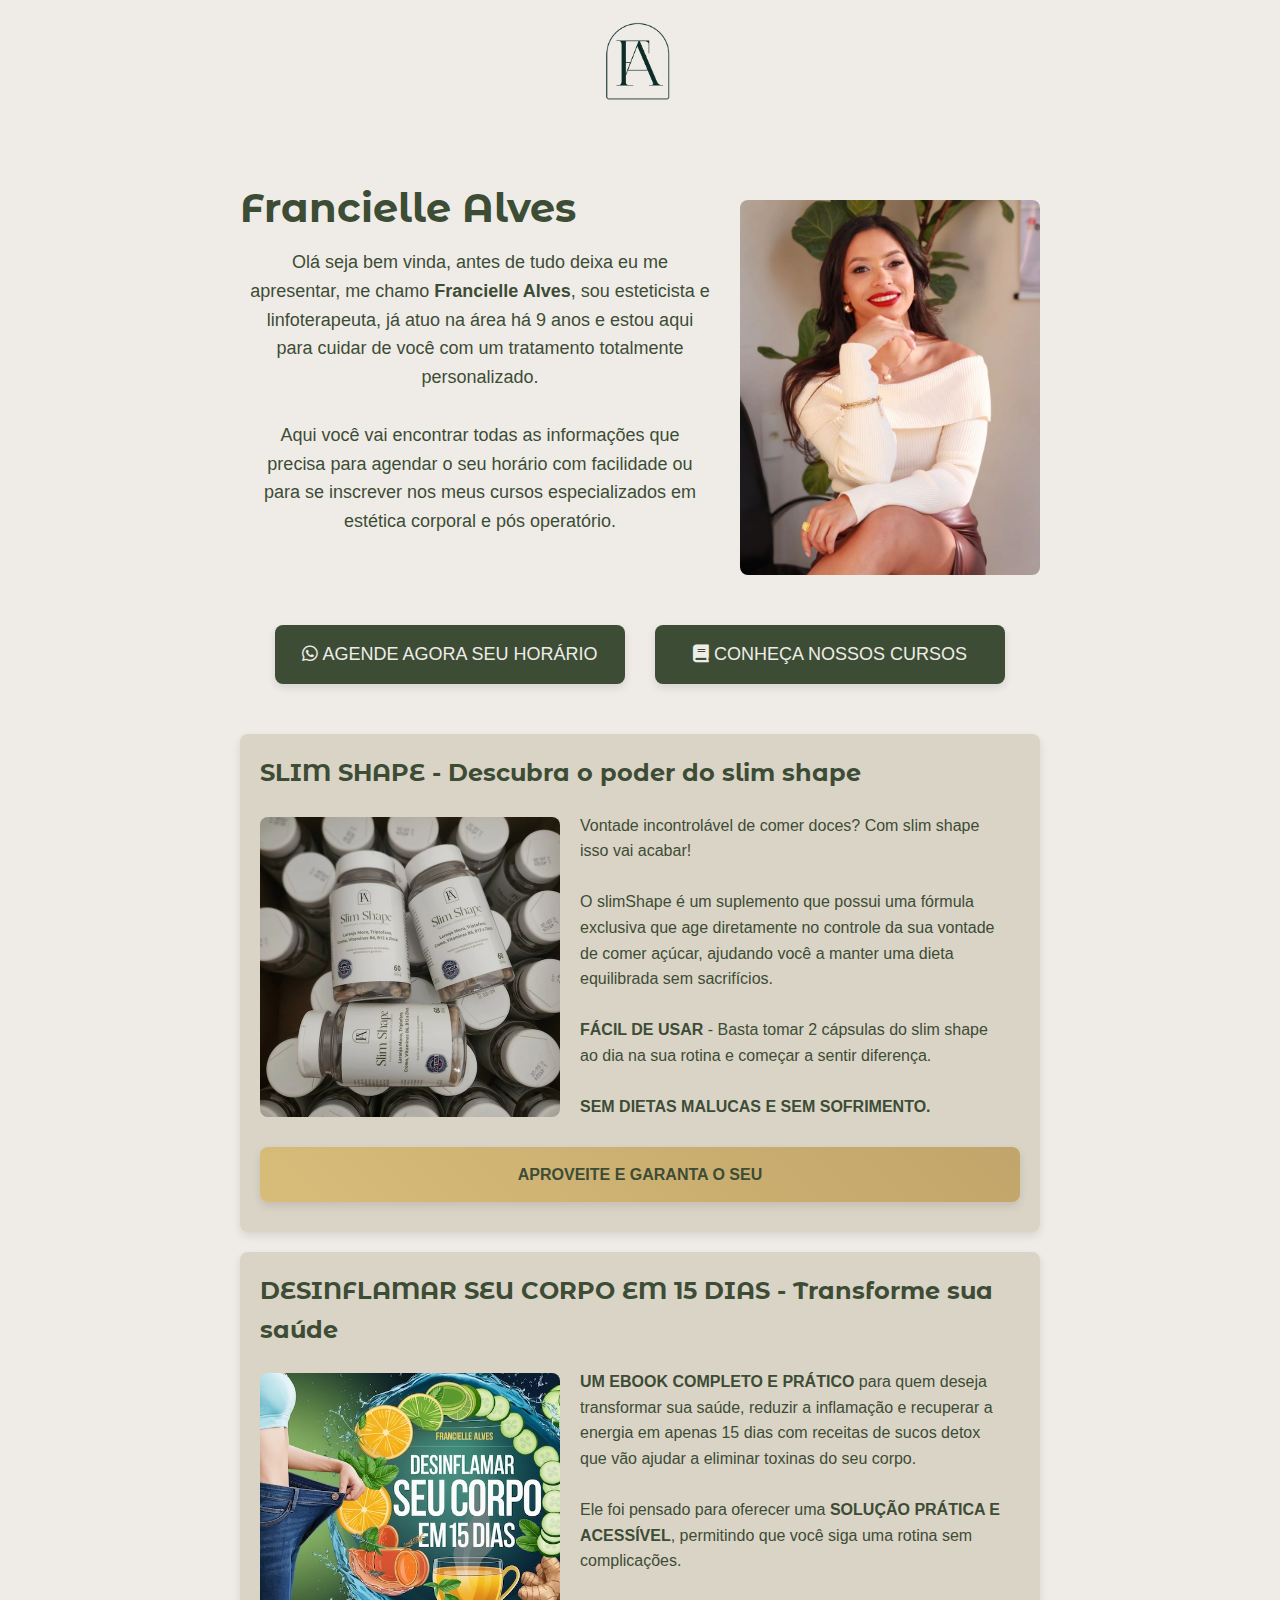
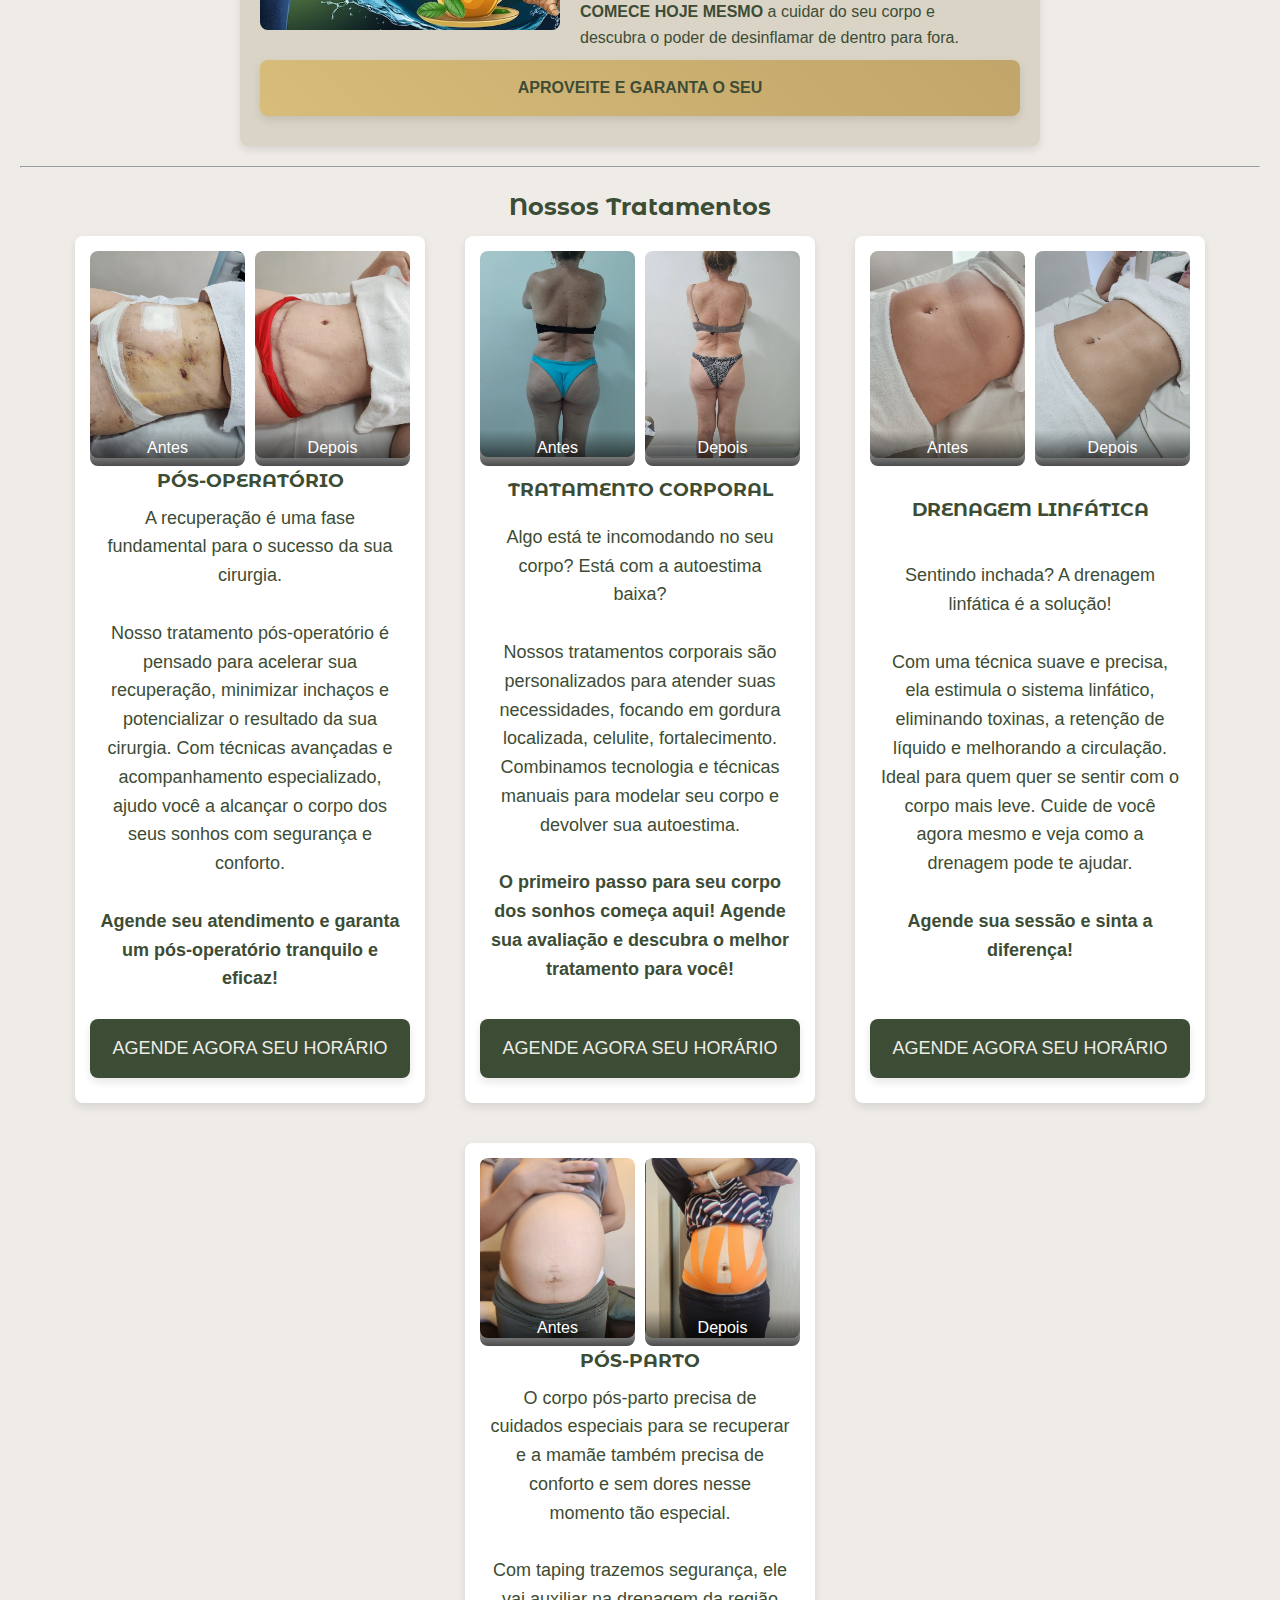
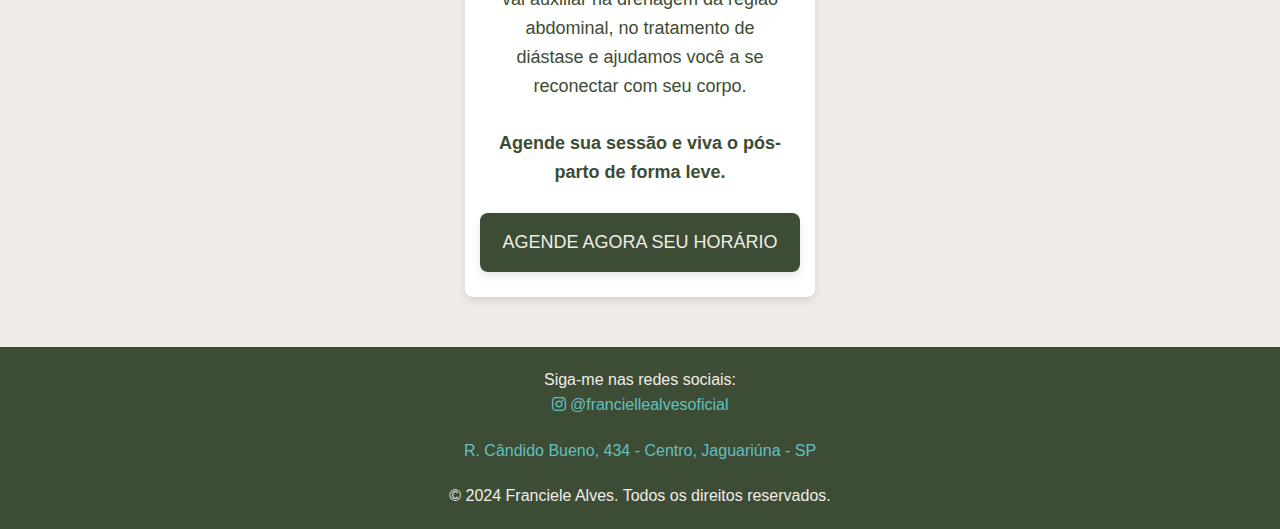
==== index.html @ 1fc02735 "Add files via upload" ====
<!DOCTYPE html>
<html lang="pt-br">
<head>
    <meta charset="UTF-8">
    <meta name="viewport" content="width=device-width, initial-scale=1.0">
    <meta name="description" content="Franciele Alves - Esteticista especializada em tratamentos de estética e beleza. Confira nossos serviços e agende seu horário.">
    <meta name="keywords" content="pós-operatório, esteticista, beleza, tratamentos, Franciele Alves, estética corporal, drenagem linfática, taping">
    <meta name="author" content="Franciele Alves">
    <meta name="robots" content="index, follow">
    <meta property="og:title" content="Franciele Alves - Esteticista">
    <meta property="og:description" content="Franciele Alves - Esteticista especializada em tratamentos de estética e beleza. Confira nossos serviços e agende seu horário.">
    <meta property="og:image" content="assets/icon/logo.png">
    <meta property="og:url" content="https://franciellealves.com/">
    <meta name="twitter:card" content="summary_large_image">
    <meta name="twitter:title" content="Franciele Alves - Esteticista">
    <meta name="twitter:description" content="Franciele Alves - Esteticista especializada em tratamentos de estética e beleza. Confira nossos serviços e agende seu horário.">
    <meta name="twitter:image" content="assets/icon/logo.png">
    <title>Franciele Alves - Esteticista Especializada em Tratamentos de Beleza</title>
    <link rel="stylesheet" href="css/style.css">
    <link href="https://fonts.googleapis.com/css2?family=Montserrat+Alternates:wght@400;700&display=swap" rel="stylesheet">
    <link rel="stylesheet" href="https://cdnjs.cloudflare.com/ajax/libs/font-awesome/5.15.4/css/all.min.css">
</head>
<body>
    <header>
        <img src="assets/icon/logo.png" alt="Logo Franciele Alves - Esteticista" class="logo">
    </header>

    <main>
        <section class="profile-section">
            <div class="profile-content">
                <div class="profile-text">
                    <h1 class="profile-name">Francielle Alves</h1>
                    <p class="welcome-text">
                        Olá seja bem vinda, antes de tudo deixa eu me apresentar, me chamo <strong>Francielle Alves</strong>, sou esteticista e linfoterapeuta, já atuo na área há 9 anos e estou aqui para cuidar de você com um tratamento totalmente personalizado.<br><br>
                        Aqui você vai encontrar todas as informações que precisa para agendar o seu horário com facilidade ou para se inscrever nos meus cursos especializados em estética corporal e pós operatório.
                    </p>
                </div>
                <img src="assets/profile.png" alt="Foto de Franciele Alves - Esteticista" class="profile-image">
            </div>
        </section>

        <section class="buttons">
            <a href="https://wa.me/5519993772963?text=Olá%2C%20gostaria%20de%20agendar%20meu%20horário" class="button-agende button-curso">
                <i class="fab fa-whatsapp"></i> AGENDE AGORA SEU HORÁRIO
            </a>
            <a href="curso.html" class="button-curso">
                <i class="fas fa-book"></i> CONHEÇA NOSSOS CURSOS
            </a>
        </section>

        <section class="product-section">
            <h2>SLIM SHAPE - Descubra o poder do slim shape</h2>
            <div class="product-content">
                <img src="assets/product.png" alt="Imagem do produto Slim Shape" class="product-image">
                <div class="product-description">
                    <p>
                        Vontade incontrolável de comer doces? Com slim shape isso vai acabar!<br><br>
                        O slimShape é um suplemento que possui uma fórmula exclusiva que age diretamente no controle da sua vontade de comer açúcar, ajudando você a manter uma dieta equilibrada sem sacrifícios.<br><br>
                        <strong>FÁCIL DE USAR</strong> - Basta tomar 2 cápsulas do slim shape ao dia na sua rotina e começar a sentir diferença.<br><br>
                        <strong>SEM DIETAS MALUCAS E SEM SOFRIMENTO.</strong>
                    </p>
                </div>
            </div>
            <div class="button-container">
                <a href="https://wa.me/5519993772963?text=Olá%20gostaria%20de%20adquirir%20um%20slim%20shape" class="button-pedido"><strong>APROVEITE E GARANTA O SEU</strong></a>
            </div>
        </section>

        <section class="product-section">
            <h2>DESINFLAMAR SEU CORPO EM 15 DIAS - Transforme sua saúde</h2>
            <div class="product-content">
                <img src="assets/banner-detox.png" alt="Imagem do produto Desinflamar Seu Corpo em 15 Dias - Ebook" class="product-image">
                <div class="product-description">
                    <p>
                        <strong>UM EBOOK COMPLETO E PRÁTICO</strong> para quem deseja transformar sua saúde, reduzir a inflamação e recuperar a energia em apenas 15 dias com receitas de sucos detox que vão ajudar a eliminar toxinas do seu corpo.<br><br>
                        Ele foi pensado para oferecer uma <strong>SOLUÇÃO PRÁTICA E ACESSÍVEL</strong>, permitindo que você siga uma rotina sem complicações.<br><br>
                        <strong>COMECE HOJE MESMO</strong> a cuidar do seu corpo e descubra o poder de desinflamar de dentro para fora.
                    </p>
                </div>
            </div>
            <div class="button-container">
                <a href="https://pay.kiwify.com.br/0QaAAyo" class="button-pedido"><strong>APROVEITE E GARANTA O SEU</strong></a>
            </div>
        </section>

        <hr class="section-divider">

        <section class="treatments">
            <h2 class="section-title">Nossos Tratamentos</h2>
            <div class="treatment-grid">
                <article class="treatment">
                    <div class="treatment-images">
                        <div class="image-container">
                            <img src="assets/antes_pos_operatorio.png" alt="Resultado do tratamento pós-operatório - antes" class="treatment-image result-image">
                            <p>Antes</p>
                        </div>
                        <div class="image-container">
                            <img src="assets/depois_pos_operatorio.png" alt="Resultado do tratamento pós-operatório - depois" class="treatment-image result-image">
                            <p>Depois</p>
                        </div>
                    </div>
                    <h3 class="treatment-item-title">PÓS-OPERATÓRIO</h3>
                    <p class="description">
                        A recuperação é uma fase fundamental para o sucesso da sua cirurgia. <br><br>Nosso tratamento pós-operatório é pensado para acelerar sua recuperação, minimizar inchaços e potencializar o resultado da sua cirurgia.
                        Com técnicas avançadas e acompanhamento especializado, ajudo você a alcançar o corpo dos seus sonhos com segurança e conforto.<br><br>
                        <strong>Agende seu atendimento e garanta um pós-operatório tranquilo e eficaz!</strong>
                    </p>
                    <a href="https://wa.me/5519993772963?text=Olá%2C%20gostaria%20de%20agendar%20meu%20tratamento%20pós-operatório" class="button-agende">AGENDE AGORA SEU HORÁRIO</a>
                </article>

                <article class="treatment">
                    <div class="treatment-images">
                        <div class="image-container">
                            <img src="assets/antes_tratamento_corporal.png" alt="Resultado do tratamento corporal - antes" class="treatment-image result-image">
                            <p>Antes</p>
                        </div>
                        <div class="image-container">
                            <img src="assets/depois_tratamento_corporal.png" alt="Resultado do tratamento corporal - depois" class="treatment-image result-image">
                            <p>Depois</p>
                        </div>
                    </div>
                    <h3 class="treatment-item-title">TRATAMENTO CORPORAL</h3>
                    <p class="description">
                        Algo está te incomodando no seu corpo? Está com a autoestima baixa?<br><br>
                        Nossos tratamentos corporais são personalizados para atender suas necessidades, focando em gordura localizada, celulite, fortalecimento.
                        Combinamos tecnologia e técnicas manuais para modelar seu corpo e devolver sua autoestima.<br><br>
                        <strong>O primeiro passo para seu corpo dos sonhos começa aqui! Agende sua avaliação e descubra o melhor tratamento para você!</strong>
                    </p>
                    <a href="https://wa.me/5519993772963?text=Olá%2C%20gostaria%20de%20agendar%20a%20minha%20avaliação%20corporal" class="button-agende">AGENDE AGORA SEU HORÁRIO</a>
                </article>

                <article class="treatment">
                    <div class="treatment-images">
                        <div class="image-container">
                            <img src="assets/antes_drenagem.png" alt="Resultado da drenagem linfática - antes" class="treatment-image result-image">
                            <p>Antes</p>
                        </div>
                        <div class="image-container">
                            <img src="assets/depois_drenagem.png" alt="Resultado da drenagem linfática - depois" class="treatment-image result-image">
                            <p>Depois</p>
                        </div>
                    </div>
                    <h3 class="treatment-item-title">DRENAGEM LINFÁTICA</h3>
                    <p class="description">
                        Sentindo inchada? A drenagem linfática é a solução!<br><br>
                        Com uma técnica suave e precisa, ela estimula o sistema linfático, eliminando toxinas, a retenção de líquido e melhorando a circulação.
                        Ideal para quem quer se sentir com o corpo mais leve. Cuide de você agora mesmo e veja como a drenagem pode te ajudar.<br><br>
                        <strong>Agende sua sessão e sinta a diferença!</strong>
                    </p>
                    <a href="https://wa.me/5519993772963?text=Olá%2C%20gostaria%20de%20agendar%20a%20minha%20drenagem" class="button-agende">AGENDE AGORA SEU HORÁRIO</a>
                </article>

                <article class="treatment">
                    <div class="treatment-images">
                        <div class="image-container">
                            <img src="assets/antes_pos_parto.png" alt="Resultado do tratamento pós-parto - antes" class="treatment-image result-image">
                            <p>Antes</p>
                        </div>
                        <div class="image-container">
                            <img src="assets/depois_pos_parto.png" alt="Resultado do tratamento pós-parto - depois" class="treatment-image result-image">
                            <p>Depois</p>
                        </div>
                    </div>
                    <h3 class="treatment-item-title">PÓS-PARTO</h3>
                    <p class="description">
                        O corpo pós-parto precisa de cuidados especiais para se recuperar e a mamãe também precisa de conforto e sem dores nesse momento tão especial.<br><br>
                        Com taping trazemos segurança, ele vai auxiliar na drenagem da região abdominal, no tratamento de diástase e ajudamos você a se reconectar com seu corpo.<br><br>
                        <strong>Agende sua sessão e viva o pós-parto de forma leve.</strong>
                    </p>
                    <a href="https://wa.me/5519993772963?text=Olá%2C%20gostaria%20de%20agendar%20meu%20tratamento%20pós-parto" class="button-agende">AGENDE AGORA SEU HORÁRIO</a>
                </article>
            </div>
        </section>
    </main>

    <footer>
        <p>Siga-me nas redes sociais:</p>
        <div class="footer-social">
            <a href="https://www.instagram.com/franciellealvesoficial/" target="_blank" rel="noopener noreferrer" class="footer-link">
                <i class="fab fa-instagram"></i> @franciellealvesoficial
            </a>
        </div>
        <div class="map-link">
            <a href="https://www.google.com/maps/place/ESTETICISTA+FRANCIELLE+ALVES/@-22.7087318,-46.990675,20.21z/" target="_blank" rel="noopener noreferrer" class="footer-link">R. Cândido Bueno, 434 - Centro, Jaguariúna - SP</a>
        </div>
        <p>&copy; 2024 Franciele Alves. Todos os direitos reservados.</p>
    </footer>

    <script type="application/ld+json">
    {
        "@context": "https://schema.org",
        "@type": "LocalBusiness",
        "name": "Franciele Alves - Esteticista",
        "description": "Franciele Alves - Esteticista especializada em tratamentos de estética e beleza. Confira nossos serviços e agende seu horário.",
        "image": "https://franciellealves.com/assets/icon/logo.png",
        "address": {
            "@type": "PostalAddress",
            "streetAddress": "R. Cândido Bueno, 434 - Centro",
            "addressLocality": "Jaguariúna",
            "addressRegion": "SP",
            "postalCode": "13820-000",
            "addressCountry": "BR"
        },
        "telephone": "+55-19-99377-2963",
        "url": "https://franciellealves.com/",
        "sameAs": [
            "https://www.instagram.com/franciellealvesoficial/"
        ]
    }
    </script>
    <script src="js/script.js"></script>
</body>
</html>
---- css/style.css ----
:root {
  --color-primary: #3D4C35;
  --color-secondary: #EFECE8;
  --color-accent: #61C0BF;
  --color-background: #FFFFFF;
  --color-text: #3D4C35;
  --color-button: #3D4C35;
  --color-button-hover: #2b3824;
  --color-footer: #3d4c35;
  --font-primary: 'Roboto', sans-serif;
  --font-secondary: 'Montserrat Alternates', sans-serif;
  --font-size-base: 18px;
  --border-radius: 8px;
  --box-shadow: 0 4px 8px rgba(0, 0, 0, 0.1);
}

* {
  box-sizing: border-box;
  margin: 0;
  padding: 0;
}

body {
  font-family: var(--font-primary);
  background-color: var(--color-secondary);
  color: var(--color-text);
  line-height: 1.6;
  display: flex;
  flex-direction: column;
  min-height: 100vh;
}

h1, h2, h3, h4, h5, h6 {
  font-family: var(--font-secondary);
  color: var(--color-primary);
}

.section-title, .courses-title, .career-title, .highlight-title {
  font-size: 1.5em;
  margin-top: 16px;
  text-align: center;
}

.profile-name {
  font-size: 2.5em;
}

.description, .welcome-text {
  font-size: var(--font-size-base);
  margin: 8px 0 16px;
  text-align: center;
  padding: 0 10px;
}

header, footer {
  padding: 20px;
  text-align: center;
}

header {
  background-color: var(--color-secondary);
}

main {
  flex: 1;
  padding: 20px;
}

footer {
  background-color: var(--color-footer);
  color: var(--color-secondary);
}

.logo {
  width: 80px;
  height: auto;
}

.profile-section, .product-section, .course-section {
  margin: 20px auto;
  max-width: 800px;
}

.treatments {
  margin: 20px auto;
}

.product-section {
  background-color: #dad4c6;
  border-radius: var(--border-radius);
  padding: 20px;
  box-shadow: var(--box-shadow);
}

.profile-content, .product-content {
  display: flex;
  flex-direction: column;
  align-items: center;
  text-align: left;
}

.profile-image, .product-image {
  width: 100%;
  max-width: 300px;
  height: auto;
  border-radius: var(--border-radius);
  object-fit: cover;
  margin-top: 24px;
}

.buttons {
  display: flex;
  flex-direction: column;
  align-items: center;
  padding: 20px 0;
}

.button, .button-pedido, .button-curso {
  font-family: 'Poppins', sans-serif;
  padding: 15px;
  width: 100%;
  background-color: var(--color-button);
  color: var(--color-secondary);
  border-radius: var(--border-radius);
  margin: 10px 0;
  text-decoration: none;
  font-size: var(--font-size-base);
  transition: background-color 0.3s ease, transform 0.3s ease;
  box-shadow: var(--box-shadow);
  text-align: center;
}

.button-agende, .button-curso-home, .button-curso {
  font-family: 'Poppins', sans-serif;
  padding: 15px;
  width: 100%;
  max-width: 350px;
  background-color: var(--color-button);
  color: var(--color-secondary);
  border-radius: var(--border-radius);
  margin: 10px 0;
  text-decoration: none;
  font-size: var(--font-size-base);
  transition: background-color 0.3s ease, transform 0.3s ease;
  box-shadow: var(--box-shadow);
  text-align: center;
}

.button:hover, .button-agende:hover, .button-curso:hover {
  background-color: var(--color-button-hover);
  transform: scale(1.05);
  transition: background-color 0.3s ease, transform 0.3s ease;
}

.product-description {
  display: flex;
  flex-direction: column;
  align-items: center;
  width: 100%;
  text-align: left;
  margin-top: 20px;
}

.button-pedido {
  background: linear-gradient(45deg, #d7bc7a, #c1a56a);
  color: var(--color-primary);
  margin-top: 10px;
  display: block;
  width: 100%;
  box-sizing: border-box;
  text-align: center;
  padding: 15px 0;
  border: none;
  cursor: pointer;
  font-size: 1em;
  font-weight: bold;
  text-transform: uppercase;
  max-width: none;
}

.product-content {
  display: flex;
  flex-direction: column;
  align-items: center;
  justify-content: center;
  width: 100%;
  text-align: center;
  height: 100%;
}

.product-image {
  width: 100%;
  max-width: 300px;
  height: auto;
  border-radius: var(--border-radius);
  object-fit: cover;
  margin-bottom: 20px;
  align-self: stretch;
}

.button-pedido:hover {
  background: linear-gradient(45deg, #c1a56a, #d7bc7a);
}

.treatment-grid {
  display: flex;
  flex-wrap: wrap;
  justify-content: center;
  gap: 20px;
  align-items: stretch;
}

.treatment {
  display: flex;
  flex-direction: column;
  justify-content: space-between;
  align-items: center;
  flex: 1 1 calc(33.333% - 40px);
  margin: 10px;
  background-color: var(--color-background);
  border-radius: var(--border-radius);
  padding: 15px;
  box-shadow: var(--box-shadow);
  max-width: 350px;
  width: 100%;
  text-align: center;
}

.treatment-images {
  display: flex;
  justify-content: space-between;
  gap: 10px;
}

.image-container {
  position: relative;
  width: 100%;
}

.image-container img {
  width: 100%;
  height: auto;
  border-radius: var(--border-radius);
}

.image-container p {
  position: absolute;
  bottom: 0;
  width: 100%;
  background: linear-gradient(to top, rgba(0, 0, 0, 0.7), rgba(0, 0, 0, 0));
  color: var(--color-background);
  text-align: center;
  padding: 5px 0;
  margin: 0;
  font-size: 1em;
  border-bottom-left-radius: var(--border-radius);
  border-bottom-right-radius: var(--border-radius);
}

.footer-social, .map-link {
  margin-bottom: 20px;
}

.footer-link {
  color: var(--color-accent);
  text-decoration: none;
  margin: 0 20px;
  padding: 10px;
}

.icon-text {
  display: flex;
  align-items: center;
  margin-bottom: 15px;
}

.icon-text i {
  min-width: 25px;
  margin-right: 15px;
  color: var(--color-primary);
  font-size: 1.2em;
}

.icon-text p {
  margin: 0;
  flex: 1;
}

.fas.fa-star, .fas.fa-award, .fas.fa-chalkboard-teacher {
  color: var(--color-primary);
  font-size: 2em;
  display: block;
  margin: 0 auto;
  text-align: center;
}

.course-section {
  padding: 20px;
  max-width: 800px;
  margin: 0 auto;
}

.course-header {
  text-align: center;
  margin-bottom: 20px;
}

.course-header .profile-image {
  max-width: 300px;
  width: 100%;
  height: auto;
  border-radius: var(--border-radius);
  margin: 0 auto 20px;
  display: block;
}

.career-title {
  font-size: 1.8em;
  margin-bottom: 20px;
}

.course-content {
  text-align: left;
  margin-bottom: 30px;
}

.icon-container {
  text-align: center;
  margin: 20px 0;
}

.icon-center {
  font-size: 2em;
  color: var(--color-primary);
}

.course-item {
  background-color: var(--color-background);
  border-radius: var(--border-radius);
  padding: 25px;
  margin-bottom: 30px;
  box-shadow: var(--box-shadow);
}

.course-item .section-title {
  font-size: 1.5em;
  margin-bottom: 15px;
  text-align: center;
}

.course-item .description {
  margin-bottom: 20px;
  text-align: left;
  line-height: 1.6;
}

.course-item .button-agende, .course-item .button-curso {
  display: block;
  width: 100%;
  margin: 20px 0 0;
  padding: 15px;
  font-weight: bold;
}

@media (min-width: 768px) {
  .profile-content, .product-content {
      flex-direction: row;
      align-items: flex-start;
      justify-content: space-between;
  }

  .profile-text, .product-description {
      flex: 1;
      margin-right: 20px;
  }

  .buttons {
      flex-direction: row;
      justify-content: center;
  }

  .button-agende, .button-curso {
      margin: 10px;
  }

  .button-agende + .button-curso {
      margin-left: 20px;
  }

  .product-image {
      margin-right: 20px;
  }
}

@media (max-width: 600px) {
  .course-item .button-agende {
      font-size: 14px;
      padding: 12px;
  }

  .treatment {
      flex: 1 1 100%;
      margin: 10px 0;
  }

  .product-content {
      flex-direction: column;
      align-items: center;
  }

  .product-image {
      margin: 0 auto 20px;
  }
}

.button-container {
  width: 100%;
  display: flex;
  justify-content: center;
}

@media (min-width: 1024px) {
  .treatment {
      flex: 1 1 calc(33.333% - 40px);
      margin: 10px;
  }
}
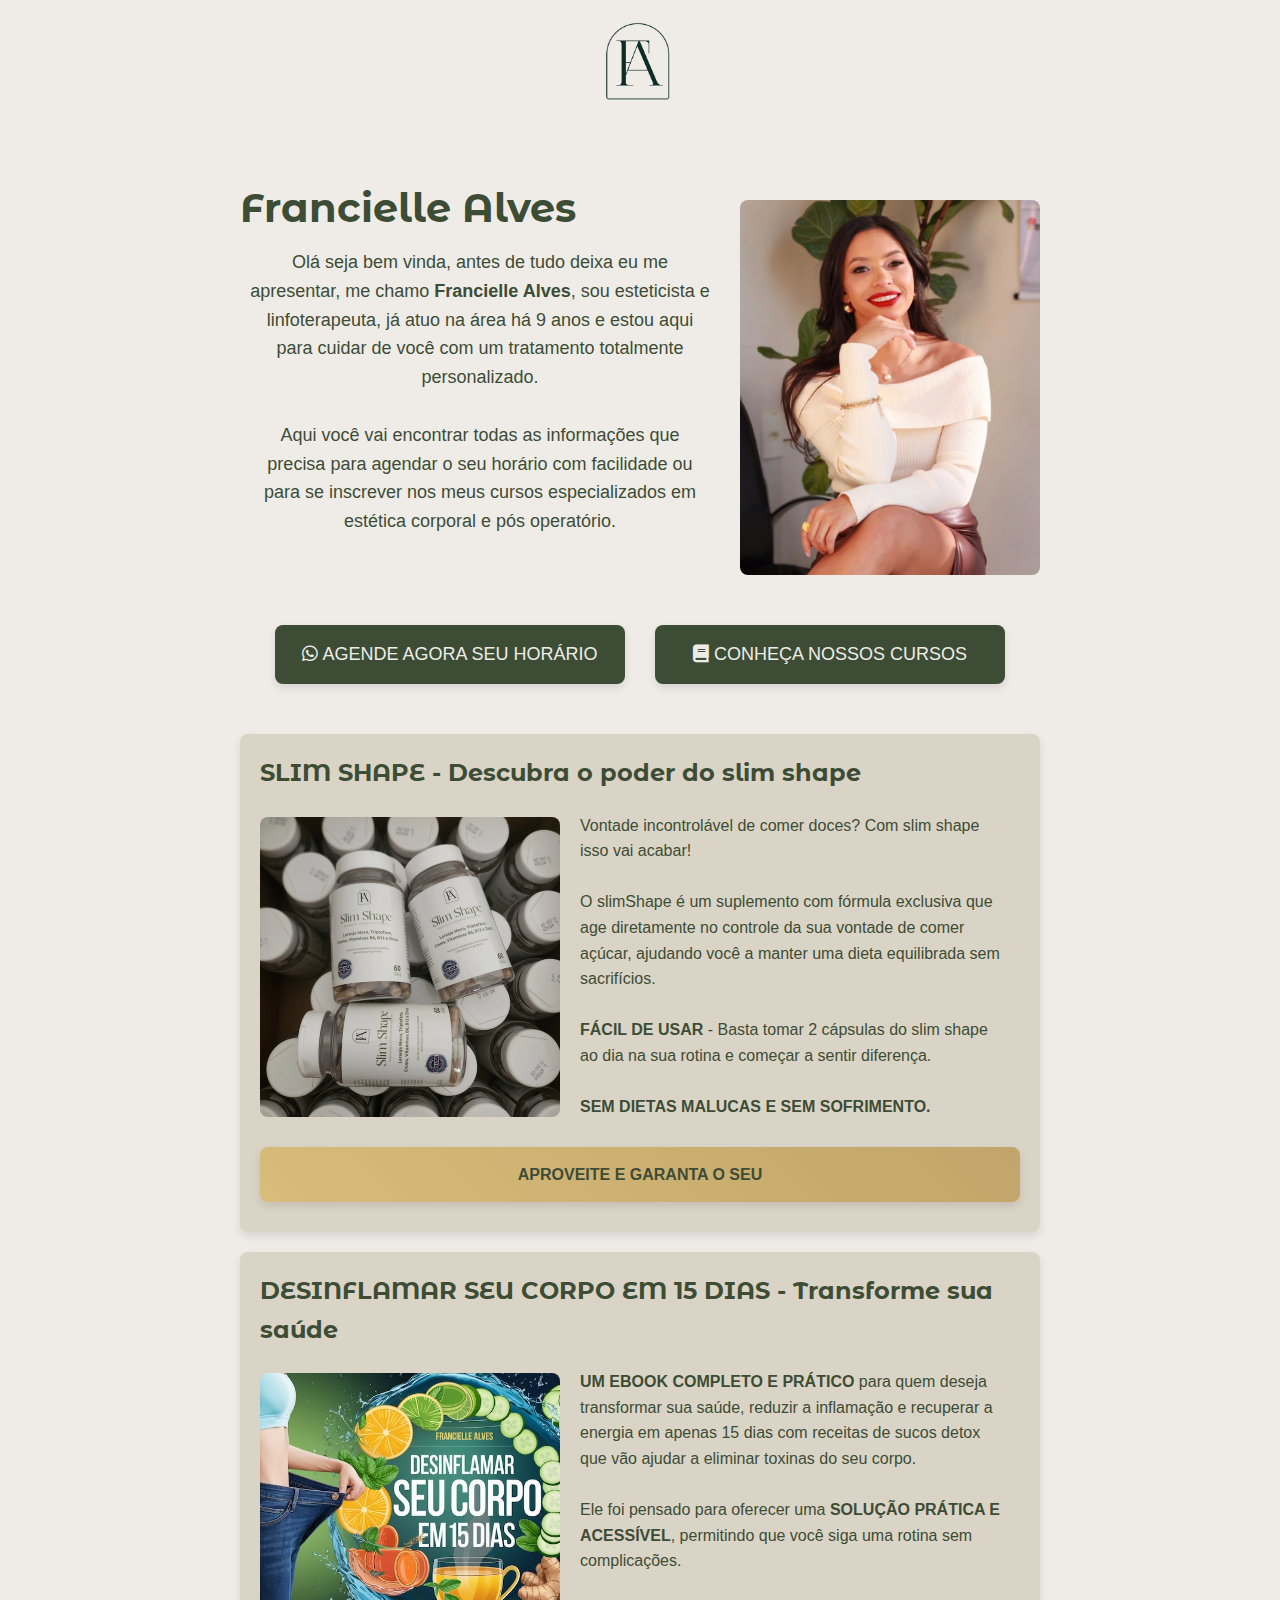
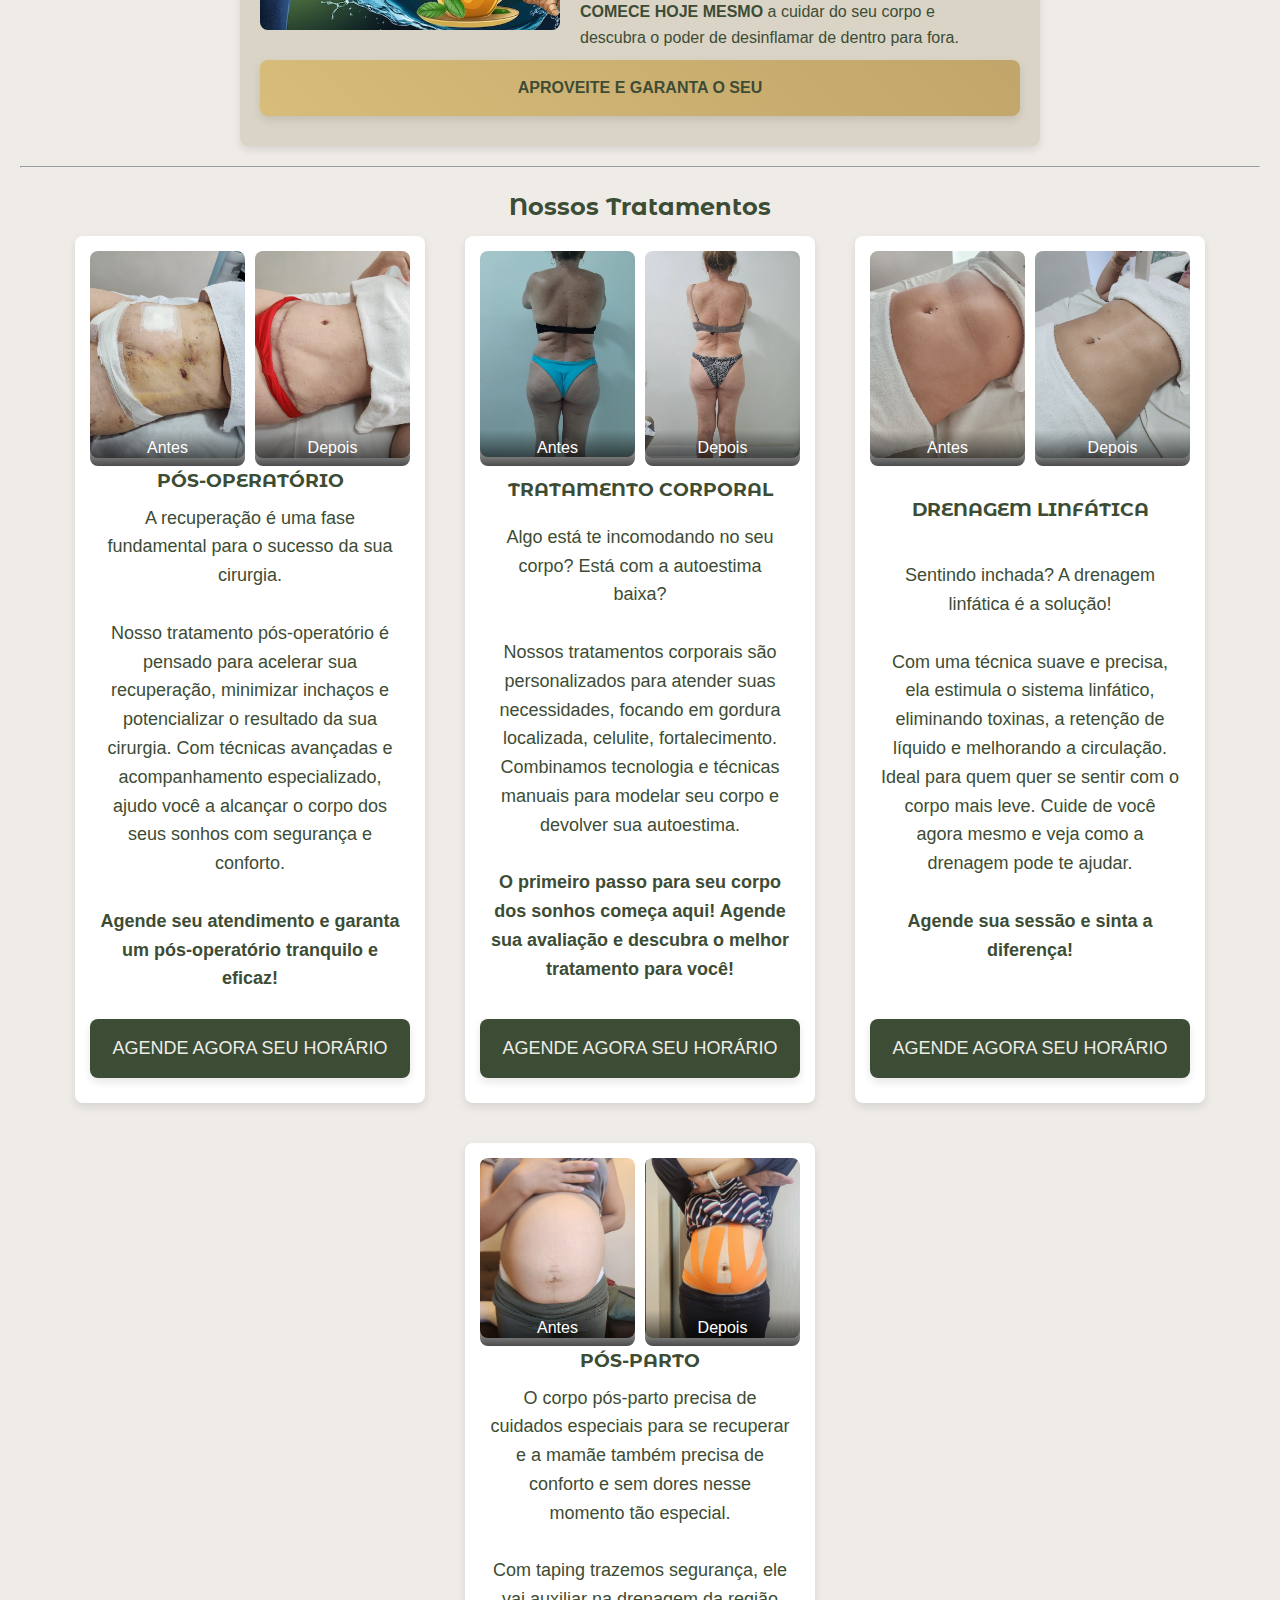
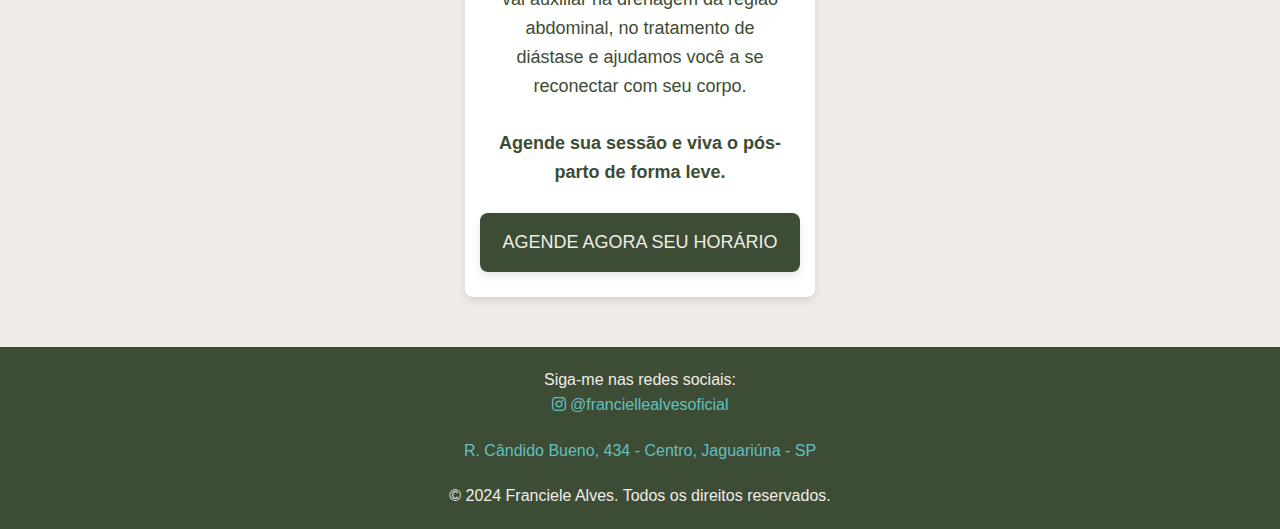
==== commit a201fff6: "Add files via upload" ====
--- a/index.html
+++ b/index.html
@@ -40,7 +40,7 @@
         </section>
 
         <section class="buttons">
-            <a href="https://wa.me/5519993772963?text=Olá%2C%20gostaria%20de%20agendar%20meu%20horário" class="button-agende button-curso">
+            <a href="https://wa.me/5519993772963?text=Olá%2C%20gostaria%20de%20agendar%20meu%20horário" class="button-agende">
                 <i class="fab fa-whatsapp"></i> AGENDE AGORA SEU HORÁRIO
             </a>
             <a href="curso.html" class="button-curso">
@@ -55,7 +55,7 @@
                 <div class="product-description">
                     <p>
                         Vontade incontrolável de comer doces? Com slim shape isso vai acabar!<br><br>
-                        O slimShape é um suplemento que possui uma fórmula exclusiva que age diretamente no controle da sua vontade de comer açúcar, ajudando você a manter uma dieta equilibrada sem sacrifícios.<br><br>
+                        O slimShape é um suplemento com fórmula exclusiva que age diretamente no controle da sua vontade de comer açúcar, ajudando você a manter uma dieta equilibrada sem sacrifícios.<br><br>
                         <strong>FÁCIL DE USAR</strong> - Basta tomar 2 cápsulas do slim shape ao dia na sua rotina e começar a sentir diferença.<br><br>
                         <strong>SEM DIETAS MALUCAS E SEM SOFRIMENTO.</strong>
                     </p>
@@ -210,4 +210,4 @@
     </script>
     <script src="js/script.js"></script>
 </body>
-</html>
+</html>--- a/css/style.css
+++ b/css/style.css
@@ -115,22 +115,7 @@
   padding: 20px 0;
 }
 
-.button, .button-pedido, .button-curso {
-  font-family: 'Poppins', sans-serif;
-  padding: 15px;
-  width: 100%;
-  background-color: var(--color-button);
-  color: var(--color-secondary);
-  border-radius: var(--border-radius);
-  margin: 10px 0;
-  text-decoration: none;
-  font-size: var(--font-size-base);
-  transition: background-color 0.3s ease, transform 0.3s ease;
-  box-shadow: var(--box-shadow);
-  text-align: center;
-}
-
-.button-agende, .button-curso-home, .button-curso {
+.button, .button-agende, .button-pedido, .button-curso, .button-curso-vip {
   font-family: 'Poppins', sans-serif;
   padding: 15px;
   width: 100%;
@@ -297,7 +282,6 @@
 .course-section {
   padding: 20px;
   max-width: 800px;
-  margin: 0 auto;
 }
 
 .course-header {
@@ -337,8 +321,8 @@
 .course-item {
   background-color: var(--color-background);
   border-radius: var(--border-radius);
-  padding: 25px;
-  margin-bottom: 30px;
+  padding: 20px;
+  margin-bottom: 20px;
   box-shadow: var(--box-shadow);
 }
 
@@ -354,12 +338,20 @@
   line-height: 1.6;
 }
 
-.course-item .button-agende, .course-item .button-curso {
+.course-item .button-agende, .course-item .button-curso, .course-item .button-curso-vip {
   display: block;
   width: 100%;
-  margin: 20px 0 0;
+  margin: 20px auto 0;
   padding: 15px;
-  font-weight: bold;
+  font-weight: normal;
+}
+
+.button-curso-vip {
+  display: block;
+  width: 100%;
+  margin: 20px auto 0;
+  padding: 15px;
+  max-width: none;
 }
 
 @media (min-width: 768px) {
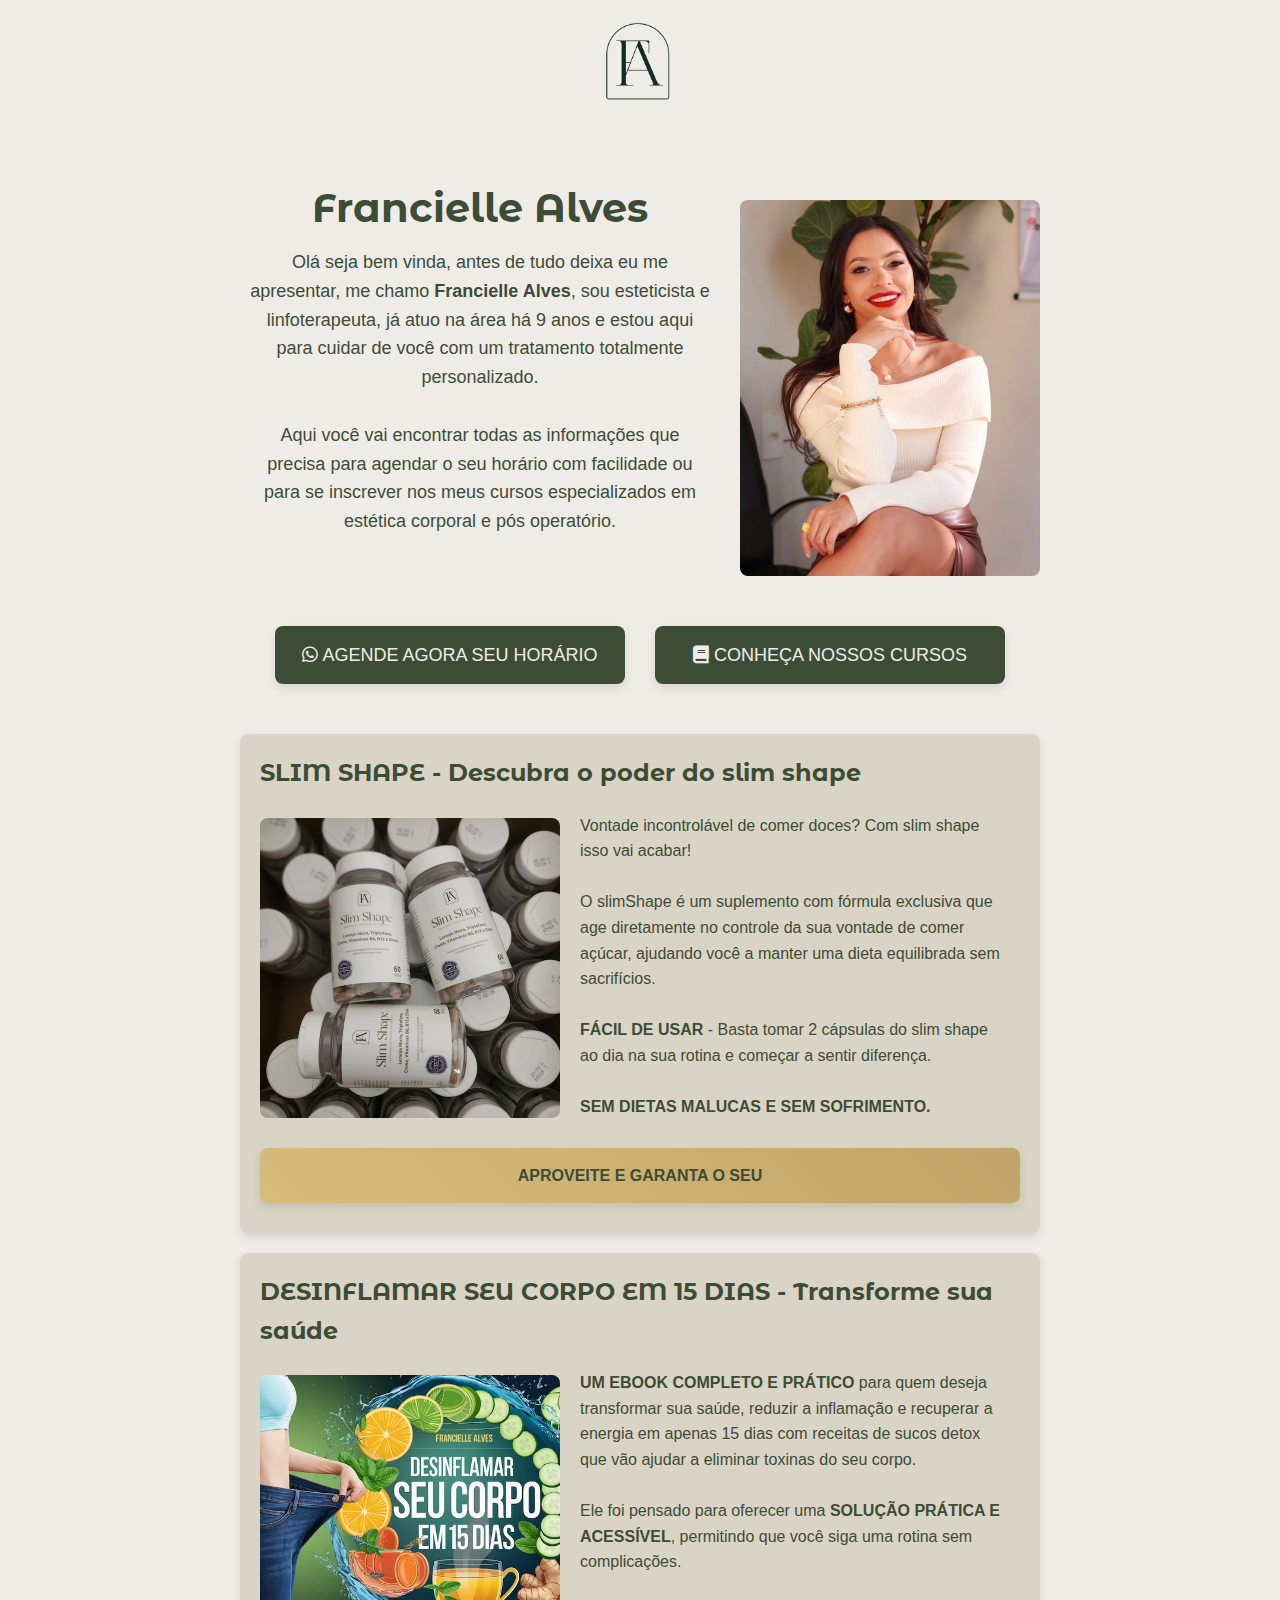
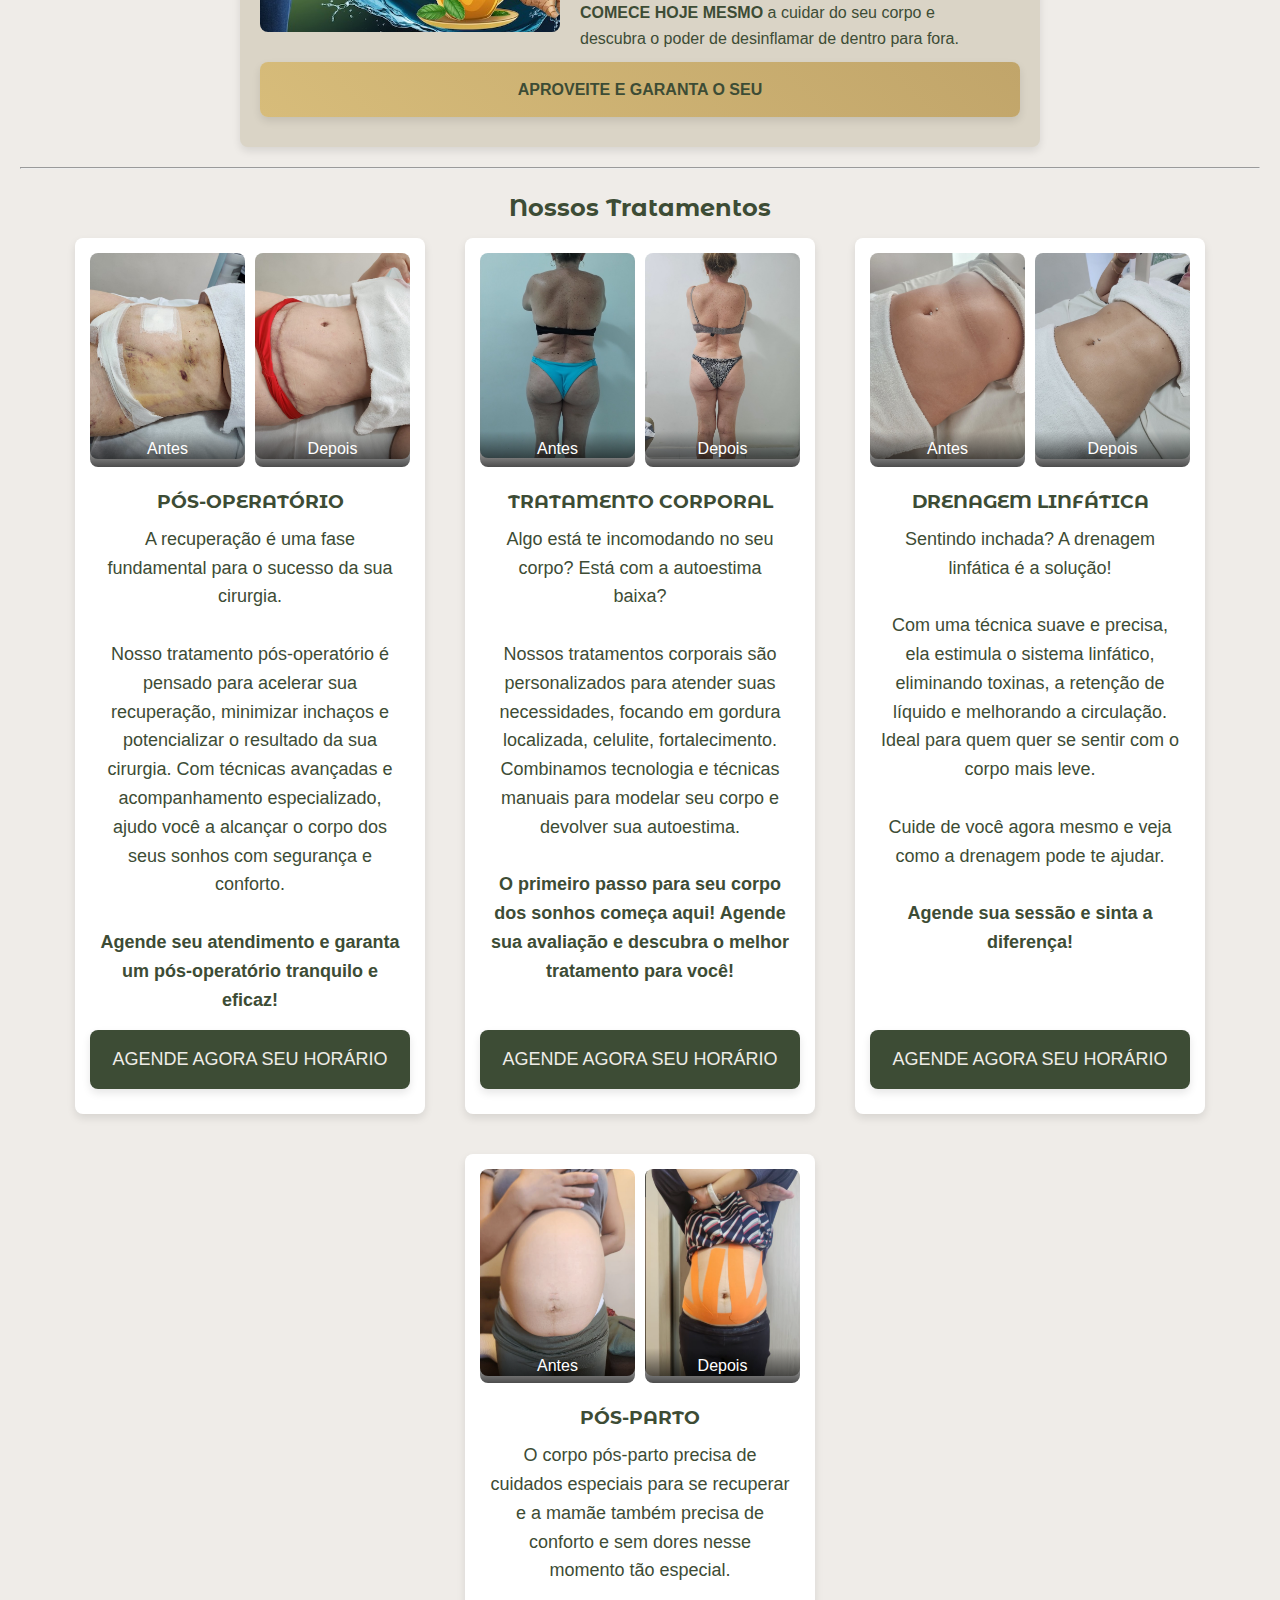
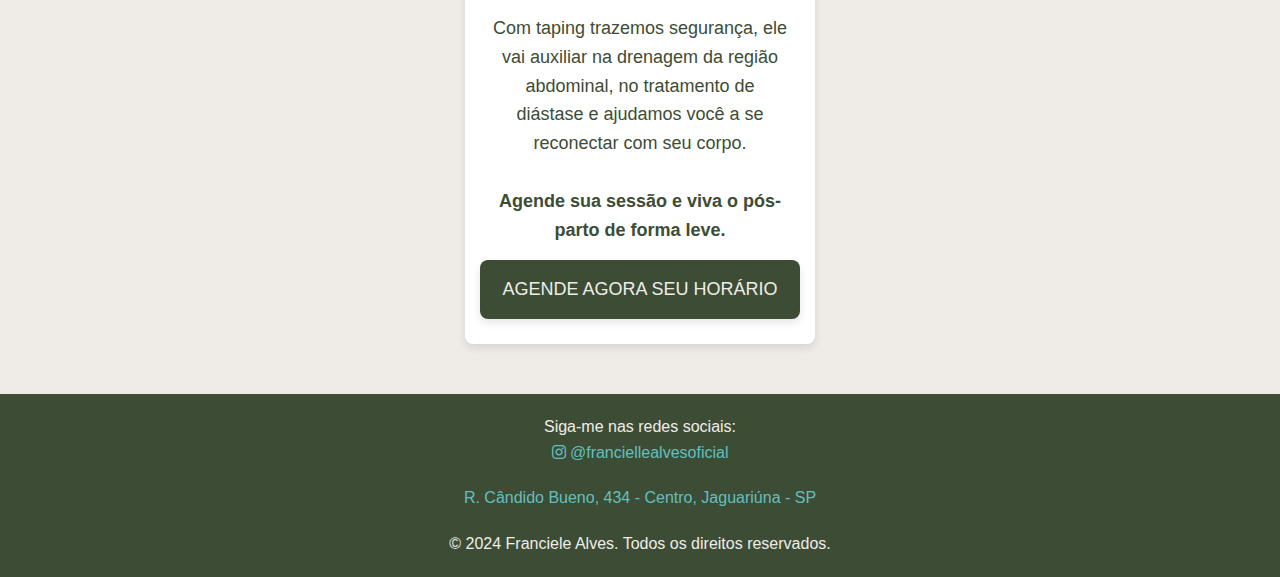
==== commit cf01b048: "Add files via upload" ====
--- a/index.html
+++ b/index.html
@@ -144,7 +144,7 @@
                     <p class="description">
                         Sentindo inchada? A drenagem linfática é a solução!<br><br>
                         Com uma técnica suave e precisa, ela estimula o sistema linfático, eliminando toxinas, a retenção de líquido e melhorando a circulação.
-                        Ideal para quem quer se sentir com o corpo mais leve. Cuide de você agora mesmo e veja como a drenagem pode te ajudar.<br><br>
+                        Ideal para quem quer se sentir com o corpo mais leve. <br><br>Cuide de você agora mesmo e veja como a drenagem pode te ajudar.<br><br>
                         <strong>Agende sua sessão e sinta a diferença!</strong>
                     </p>
                     <a href="https://wa.me/5519993772963?text=Olá%2C%20gostaria%20de%20agendar%20a%20minha%20drenagem" class="button-agende">AGENDE AGORA SEU HORÁRIO</a>
--- a/css/style.css
+++ b/css/style.css
@@ -43,6 +43,7 @@
 
 .profile-name {
   font-size: 2.5em;
+  text-align: center;
 }
 
 .description, .welcome-text {
@@ -179,7 +180,7 @@
   height: auto;
   border-radius: var(--border-radius);
   object-fit: cover;
-  margin-bottom: 20px;
+  margin: 25px auto 20px auto;
   align-self: stretch;
 }
 
@@ -209,7 +210,17 @@
   max-width: 350px;
   width: 100%;
   text-align: center;
-}
+  position: relative;
+}
+
+.treatment .button-agende {
+  margin-top: auto;
+}
+
+.treatment-item-title {                                                                                                                                                                                                                                                                                                                         
+  text-align: center;                                                                                                          
+  margin-top: 20px;                                                                                                            
+} 
 
 .treatment-images {
   display: flex;
@@ -401,7 +412,7 @@
   }
 
   .product-image {
-      margin: 0 auto 20px;
+    margin: 20px auto 20px auto;                                                                                                 
   }
 }
 
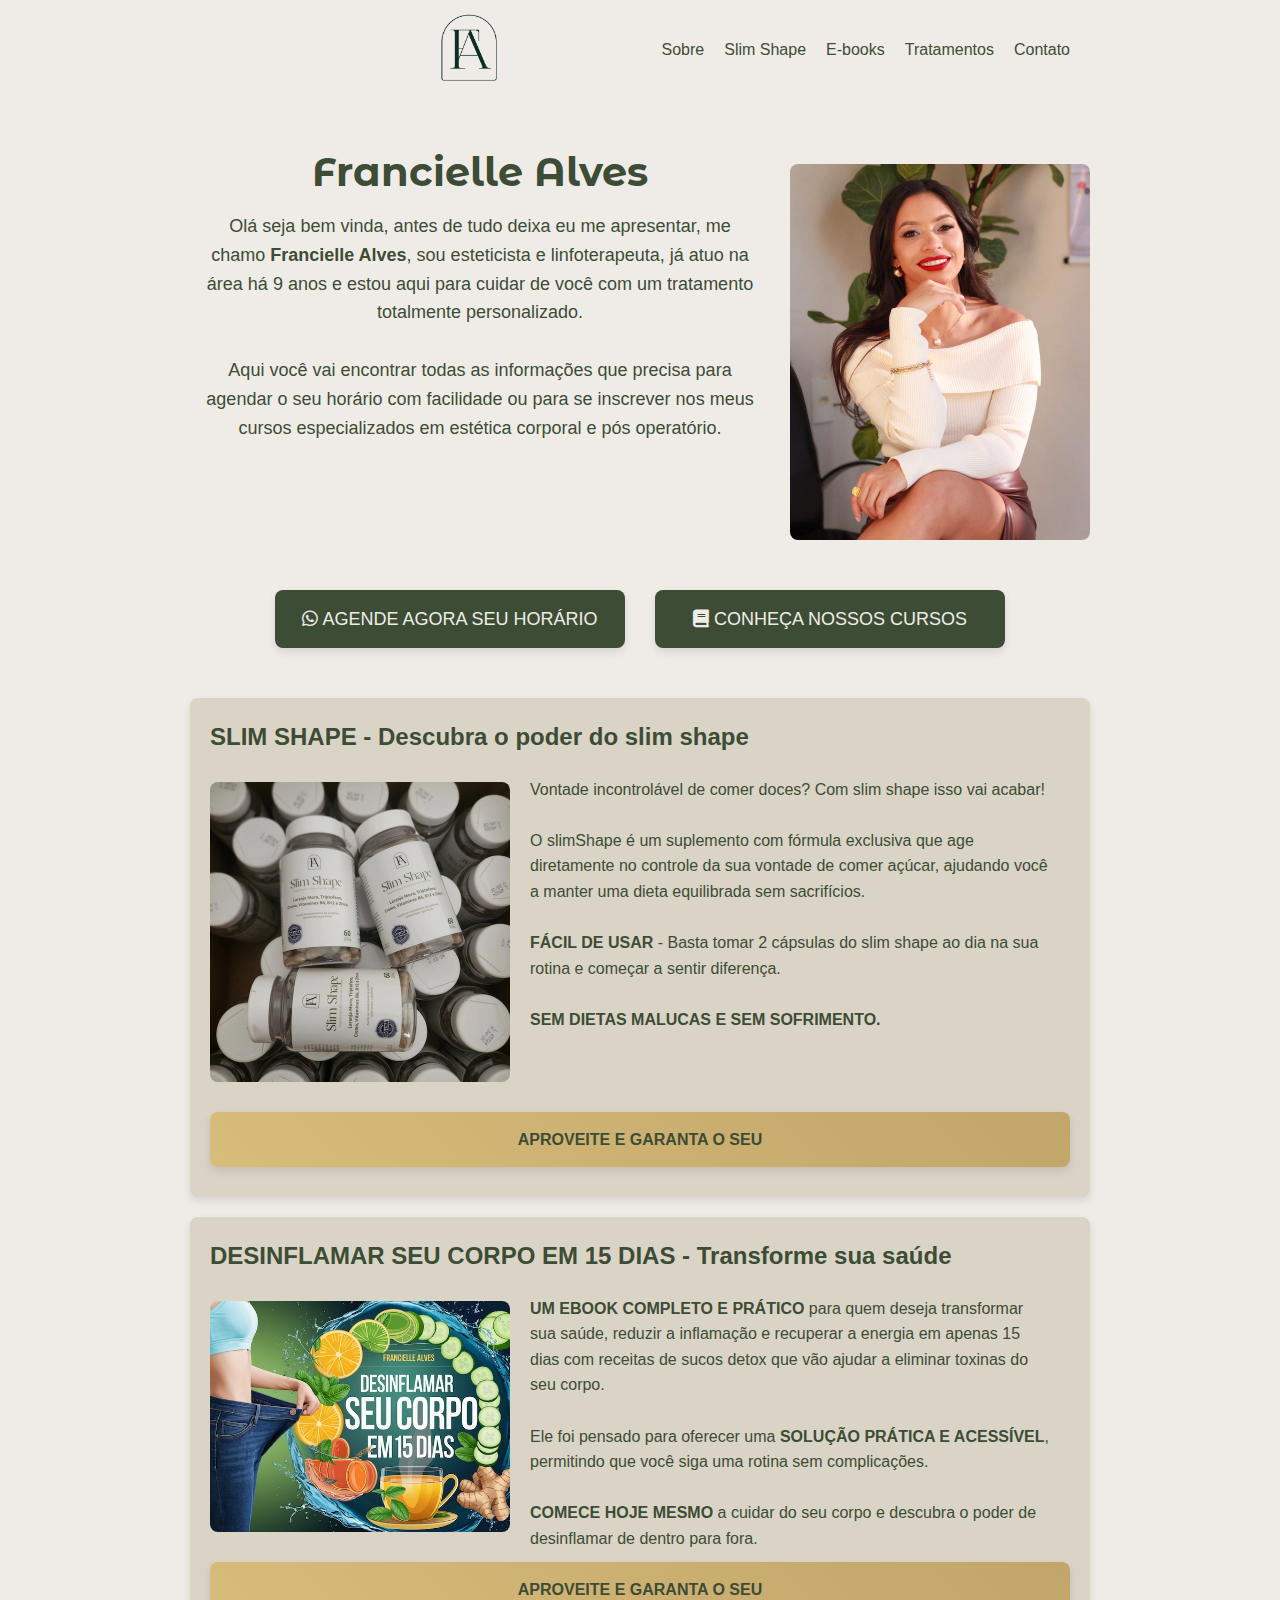
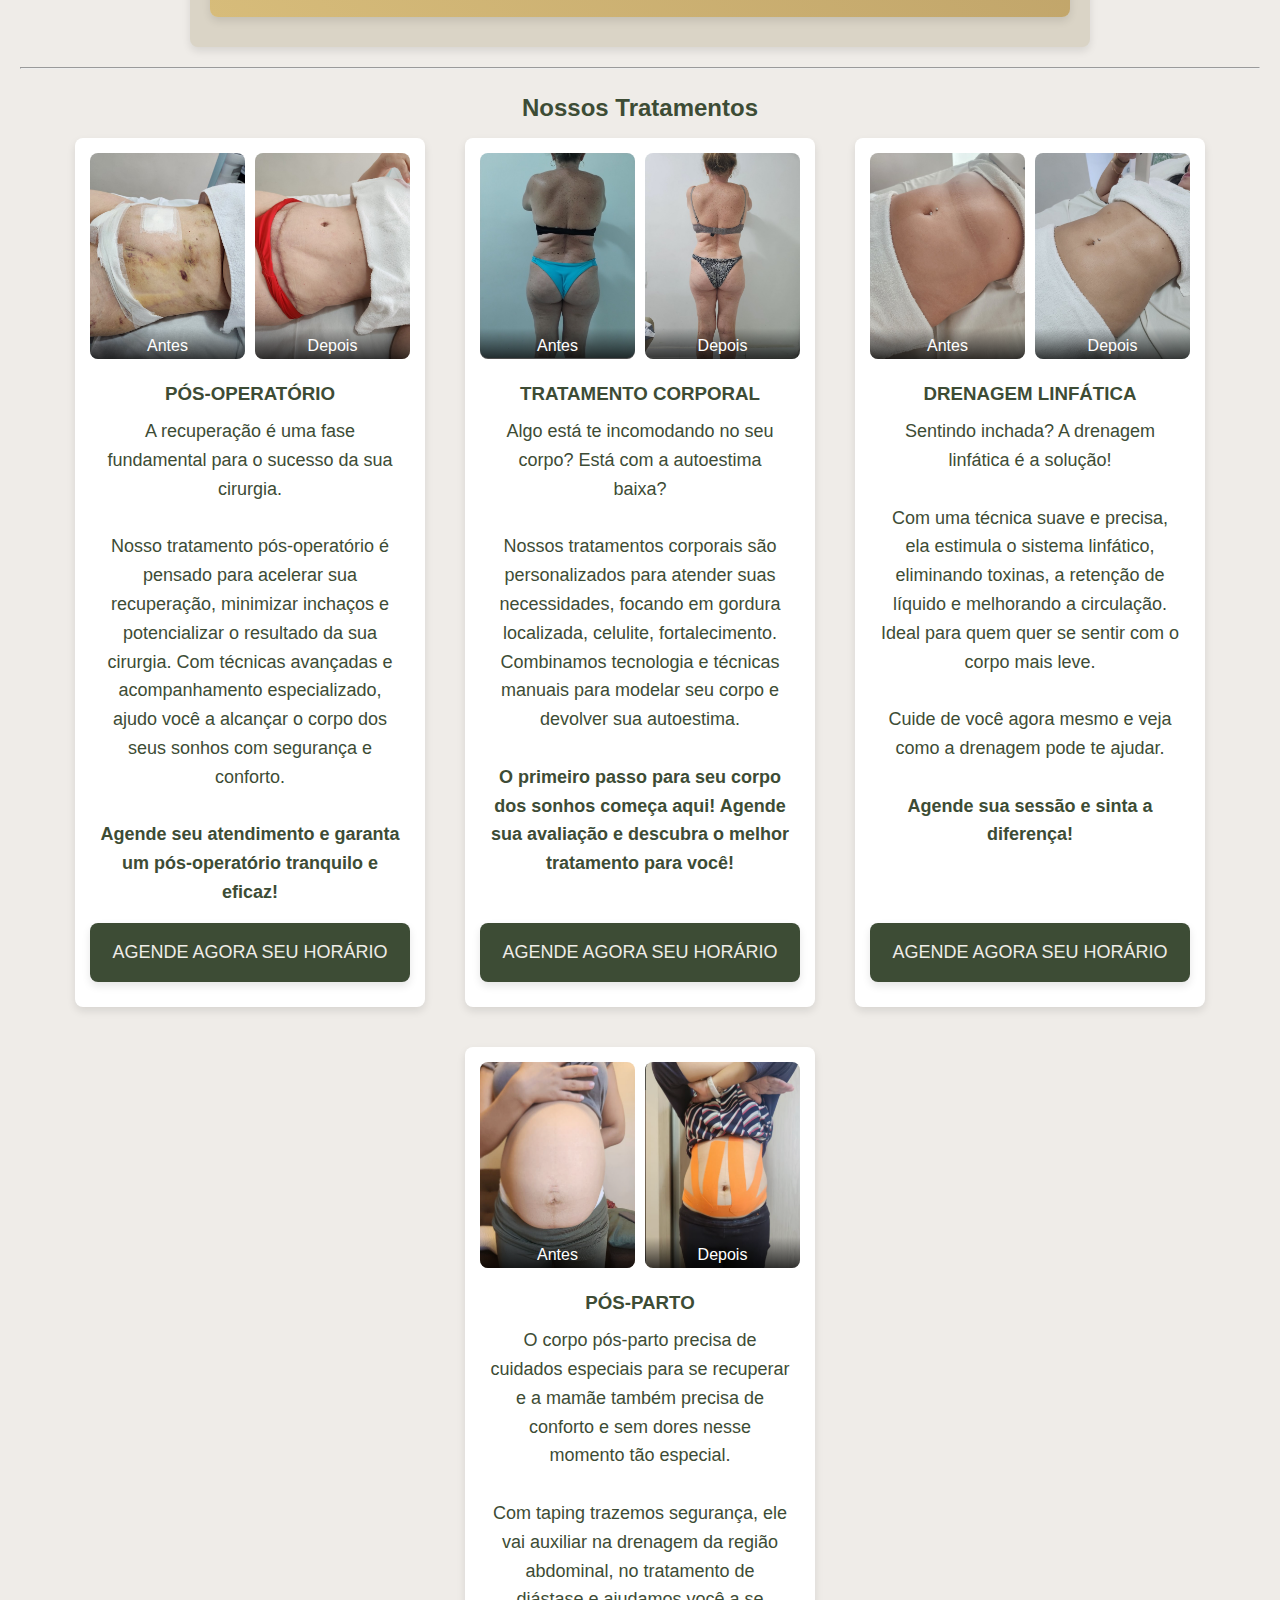
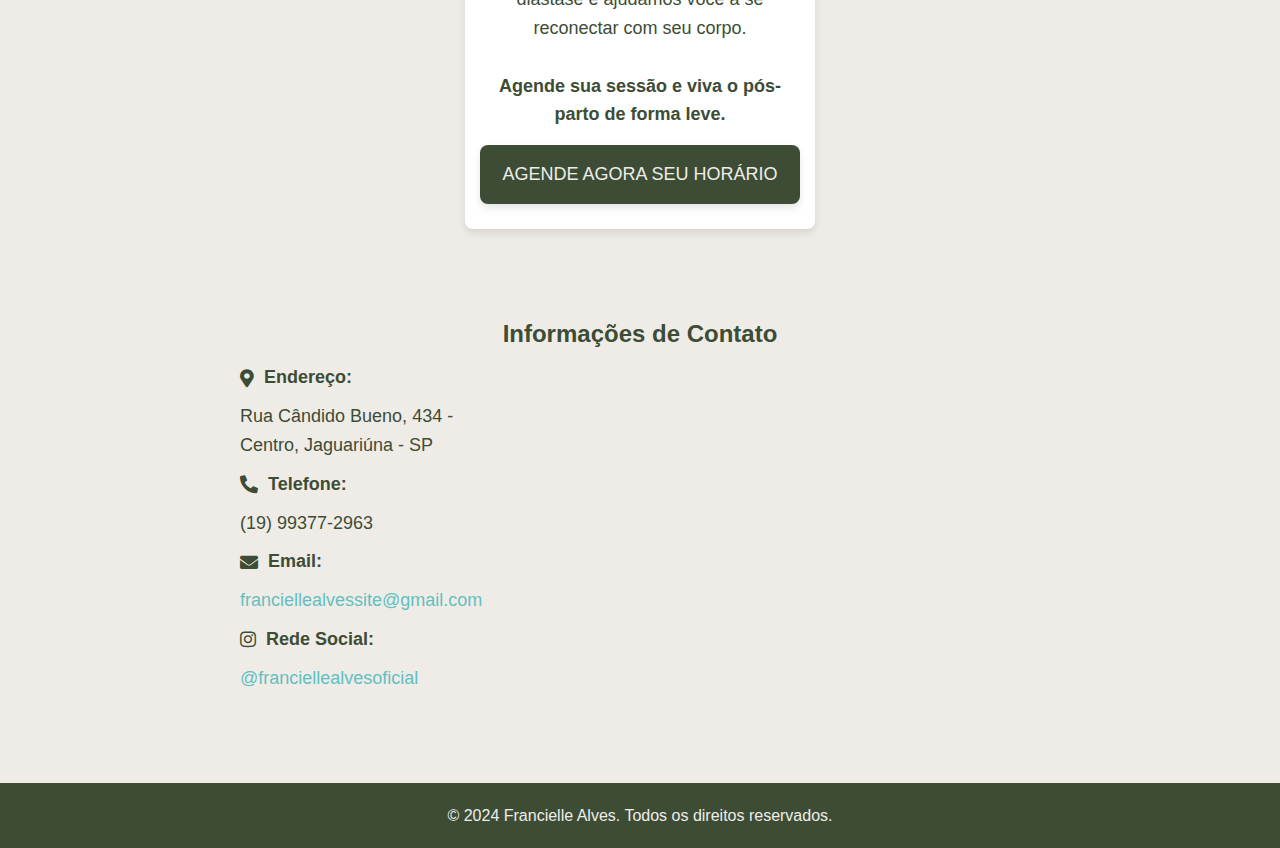
==== commit 04725293: "Add files via upload" ====
--- a/index.html
+++ b/index.html
@@ -21,12 +21,36 @@
     <link rel="stylesheet" href="https://cdnjs.cloudflare.com/ajax/libs/font-awesome/5.15.4/css/all.min.css">
 </head>
 <body>
-    <header>
-        <img src="assets/icon/logo.png" alt="Logo Franciele Alves - Esteticista" class="logo">
+    <header class="header" role="banner">
+        
+        <div class="header-content">
+            
+            
+            <nav class="navbar" role="navigation">
+                <div class="logo-container">
+                    <img src="assets/icon/logo.png" class="icon-large" alt="Logo Franciele Alves - Esteticista">
+                </div>
+                <ul class="nav-links">
+                    <li><a href="#sobre">Sobre</a></li>
+                    <li><a href="#slimshape">Slim Shape</a></li>
+                    <li><a href="#ebooks">E-books</a></li>
+                    <li><a href="#tratamentos">Tratamentos</a></li>
+                    <li><a href="#contato">Contato</a></li>
+                </ul>
+                <button class="menu-toggle" aria-label="Abrir menu">
+                    <span></span>
+                    <span></span>
+                    <span></span>
+                </button>
+            </nav>
+        </div>
+
+        
+
     </header>
 
     <main>
-        <section class="profile-section">
+        <section id="sobre" class="profile-section">
             <div class="profile-content">
                 <div class="profile-text">
                     <h1 class="profile-name">Francielle Alves</h1>
@@ -48,7 +72,7 @@
             </a>
         </section>
 
-        <section class="product-section">
+        <section id="slimshape" class="product-section">
             <h2>SLIM SHAPE - Descubra o poder do slim shape</h2>
             <div class="product-content">
                 <img src="assets/product.png" alt="Imagem do produto Slim Shape" class="product-image">
@@ -66,7 +90,7 @@
             </div>
         </section>
 
-        <section class="product-section">
+        <section id="ebooks" class="product-section">
             <h2>DESINFLAMAR SEU CORPO EM 15 DIAS - Transforme sua saúde</h2>
             <div class="product-content">
                 <img src="assets/banner-detox.png" alt="Imagem do produto Desinflamar Seu Corpo em 15 Dias - Ebook" class="product-image">
@@ -85,7 +109,7 @@
 
         <hr class="section-divider">
 
-        <section class="treatments">
+        <section id="tratamentos" class="treatments">
             <h2 class="section-title">Nossos Tratamentos</h2>
             <div class="treatment-grid">
                 <article class="treatment">
@@ -171,19 +195,32 @@
                 </article>
             </div>
         </section>
+        <section id="contato" class="contact-section">
+            <h2 class="section-title">Informações de Contato</h2>
+            <div class="contact-content">
+                <div class="contact-details">
+                    <p><i class="fas fa-map-marker-alt"></i> <strong>Endereço:</strong></p>
+                    <p>Rua Cândido Bueno, 434 - Centro, Jaguariúna - SP</p>
+                    <p><i class="fas fa-phone-alt"></i> <strong>Telefone:</strong></p>
+                    <p>(19) 99377-2963</p>
+                    <p><i class="fas fa-envelope"></i> <strong>Email:</strong></p>
+                    <p><a href="mailto:franciellealvessite@gmail.com">franciellealvessite@gmail.com</a></p>
+                    <p><i class="fab fa-instagram"></i> <strong>Rede Social:</strong></p>
+                    <p><a href="https://www.instagram.com/franciellealvesoficial/" target="_blank">@franciellealvesoficial</a></p>
+                </div>
+                <div class="map-container">
+                    <iframe src="https://www.google.com/maps/embed?pb=!1m18!1m12!1m3!1d3675.1234567890123!2d-46.990675!3d-22.7087318!2m3!1f0!2f0!3f0!3m2!1i1024!2i768!4f13.1!3m3!1m2!1s0x0%3A0x1234567890abcdef!2sRua%20C%C3%A2ndido%20Bueno%2C%20434%20-%20Centro%2C%20Jaguari%C3%BAna%20-%20SP!5e0!3m2!1spt-BR!2sbr!4v1631234567890!5m2!1spt-BR!2sbr" width="100%" height="300" style="border:0;" allowfullscreen="" loading="lazy"></iframe>
+                </div>
+            </div>
+        </section>
     </main>
 
-    <footer>
-        <p>Siga-me nas redes sociais:</p>
-        <div class="footer-social">
-            <a href="https://www.instagram.com/franciellealvesoficial/" target="_blank" rel="noopener noreferrer" class="footer-link">
-                <i class="fab fa-instagram"></i> @franciellealvesoficial
-            </a>
+    <footer class="footer" role="contentinfo">
+        <div class="container">
+            <div class="footer-content">
+                <p>&copy; 2024 Francielle Alves. Todos os direitos reservados.</p>
+            </div>
         </div>
-        <div class="map-link">
-            <a href="https://www.google.com/maps/place/ESTETICISTA+FRANCIELLE+ALVES/@-22.7087318,-46.990675,20.21z/" target="_blank" rel="noopener noreferrer" class="footer-link">R. Cândido Bueno, 434 - Centro, Jaguariúna - SP</a>
-        </div>
-        <p>&copy; 2024 Franciele Alves. Todos os direitos reservados.</p>
     </footer>
 
     <script type="application/ld+json">
@@ -210,4 +247,4 @@
     </script>
     <script src="js/script.js"></script>
 </body>
-</html>+</html>
--- a/css/style.css
+++ b/css/style.css
@@ -31,7 +31,7 @@
 }
 
 h1, h2, h3, h4, h5, h6 {
-  font-family: var(--font-secondary);
+  font-family: var(--font-primary);
   color: var(--color-primary);
 }
 
@@ -44,6 +44,7 @@
 .profile-name {
   font-size: 2.5em;
   text-align: center;
+  font-family: var(--font-secondary);
 }
 
 .description, .welcome-text {
@@ -60,6 +61,102 @@
 
 header {
   background-color: var(--color-secondary);
+  display: flex;
+  justify-content: center;
+  align-items: center;
+  height: 100px; /* Ajuste a altura conforme necessário */
+}
+
+.header-content {
+  display: flex;
+  align-items: center;
+  width: 100%;
+  max-width: 1200px;
+  padding: 0 20px;
+}
+
+.logo {
+  margin: 0 auto;
+  display: flex;
+  align-items: center;
+  height: 100%;
+}
+
+.navbar {
+  display: flex;
+  justify-content: space-between;
+  align-items: center;
+  width: 100%;
+  padding: 0 20px;
+}
+
+.nav-links {
+  display: flex;
+  list-style: none;
+  align-items: center;
+  margin-left: auto;
+  transition: transform 0.3s ease-in-out;
+  white-space: nowrap; /* Evita quebra de linha */
+}
+
+.nav-links li {
+  margin-left: 20px;
+}
+
+.nav-links a {
+  color: var(--color-text);
+  text-decoration: none;
+  transition: color 0.3s ease;
+}
+
+.nav-links a:hover {
+  color: var(--color-primary);
+}
+
+.menu-toggle {
+  display: none;
+  flex-direction: column;
+  justify-content: space-around;
+  width: 30px;
+  height: 30px;
+  background: transparent;
+  border: none;
+  cursor: pointer;
+  margin-left: auto;
+}
+
+.menu-toggle span {
+  width: 100%;
+  height: 3px;
+  background: var(--color-text);
+  border-radius: 2px;
+}
+
+@media (max-width: 768px) {
+  .nav-links {
+    position: absolute;
+    top: 100px;
+    left: 0;
+    width: 100%;
+    height: calc(100vh - 100px);
+    background-color: var(--color-secondary);
+    flex-direction: column;
+    align-items: center;
+    justify-content: center;
+    transform: translateY(-100%);
+  }
+
+  .nav-links.active {
+    transform: translateY(0);
+  }
+
+  .nav-links li {
+    margin: 20px 0;
+  }
+
+  .menu-toggle {
+    display: flex;
+  }
 }
 
 main {
@@ -75,11 +172,85 @@
 .logo {
   width: 80px;
   height: auto;
-}
-
-.profile-section, .product-section, .course-section {
+  display: block;
+  margin-left: auto;
+  margin-right: auto;
+  text-align: center;
+}
+
+.nav-links {
+  display: flex;
+  list-style: none;
+  align-items: center;
+  margin-left: auto;
+}
+
+@media (min-width: 768px) {
+  .navbar {
+    display: flex;
+    justify-content: flex-end;
+    width: 100%;
+  }
+}
+
+.nav-links li {
+  margin-left: 20px;
+}
+
+.nav-links a {
+  color: var(--color-text);
+  text-decoration: none;
+  transition: color 0.3s ease;
+}
+
+.nav-links a:hover {
+  color: var(--color-primary);
+}
+
+.menu-toggle {
+  display: none;
+  flex-direction: column;
+  justify-content: space-around;
+  width: 30px;
+  height: 30px;
+  background: transparent;
+  border: none;
+  cursor: pointer;
+  margin-left: auto;
+}
+
+.menu-toggle span {
+  width: 100%;
+  height: 3px;
+  background: var(--color-text);
+  border-radius: 2px;
+}
+
+@media (max-width: 768px) {
+  .nav-links {
+    display: none;
+    flex-direction: column;
+    width: 100%;
+    text-align: center;
+  }
+
+  .nav-links li {
+    margin: 10px 0;
+  }
+
+  .menu-toggle {
+    display: flex;
+  }
+
+  .nav-links.active {
+    display: flex;
+  }
+}
+
+
+.profile-section, .product-section, .course-section, .navbar {
   margin: 20px auto;
-  max-width: 800px;
+  max-width: 900px;
 }
 
 .treatments {
@@ -243,6 +414,7 @@
   position: absolute;
   bottom: 0;
   width: 100%;
+  height: 15%;
   background: linear-gradient(to top, rgba(0, 0, 0, 0.7), rgba(0, 0, 0, 0));
   color: var(--color-background);
   text-align: center;
@@ -251,6 +423,12 @@
   font-size: 1em;
   border-bottom-left-radius: var(--border-radius);
   border-bottom-right-radius: var(--border-radius);
+}
+
+.image-container img {
+  position: relative;
+  z-index: 0;
+  display: block;
 }
 
 .footer-social, .map-link {
@@ -365,6 +543,87 @@
   max-width: none;
 }
 
+
+
+
+.contact-section {
+  padding: 40px 20px;
+  background-color: var(--color-secondary);
+  text-align: center;
+}
+
+.contact-content {
+  display: flex;
+  flex-direction: column;
+  justify-content: space-between;
+  align-items: flex-start;
+  max-width: 800px;
+  margin: 0 auto;
+}
+
+
+@media (min-width: 768px) {
+  .contact-content {
+    flex-direction: row;
+  }
+}
+
+
+.contact-content {
+  display: flex;
+  flex-direction: column;
+  justify-content: space-between;
+  align-items: flex-start;
+  max-width: 800px;
+  margin: 0 auto;
+}
+
+@media (min-width: 768px) {
+  .contact-content {
+    flex-direction: row;
+  }
+
+  .map-container {
+    max-width: 100%;
+    margin: 0 20px;
+  }
+}
+
+
+.contact-details {
+  margin-bottom: 20px;
+}
+
+.contact-details p {
+  font-size: var(--font-size-base);
+  margin: 10px 0;
+  display: flex;
+  align-items: center;
+  text-align: left;
+}
+
+.contact-details i {
+  margin-right: 10px;
+  color: var(--color-primary);
+}
+
+.contact-details a {
+  color: var(--color-accent);
+  text-decoration: none;
+}
+
+.contact-details a {
+  color: var(--color-accent);
+  text-decoration: none;
+}
+
+.map-container {
+  width: 100%;
+  height: 300px;
+  margin: 0;
+  box-sizing: border-box;
+}
+
 @media (min-width: 768px) {
   .profile-content, .product-content {
       flex-direction: row;
@@ -428,3 +687,23 @@
       margin: 10px;
   }
 }
+
+.icon-large {
+  width: 70px;
+  height: 76px;
+  display: inline-block;
+  margin-left: 20px;
+}
+
+@media (min-width: 768px) {
+  .icon-large {
+    margin-left: 90px;
+  }
+}
+
+.logo-container {
+  display: flex;
+  justify-content: center;
+  align-items: center;
+  width: 100%;
+}
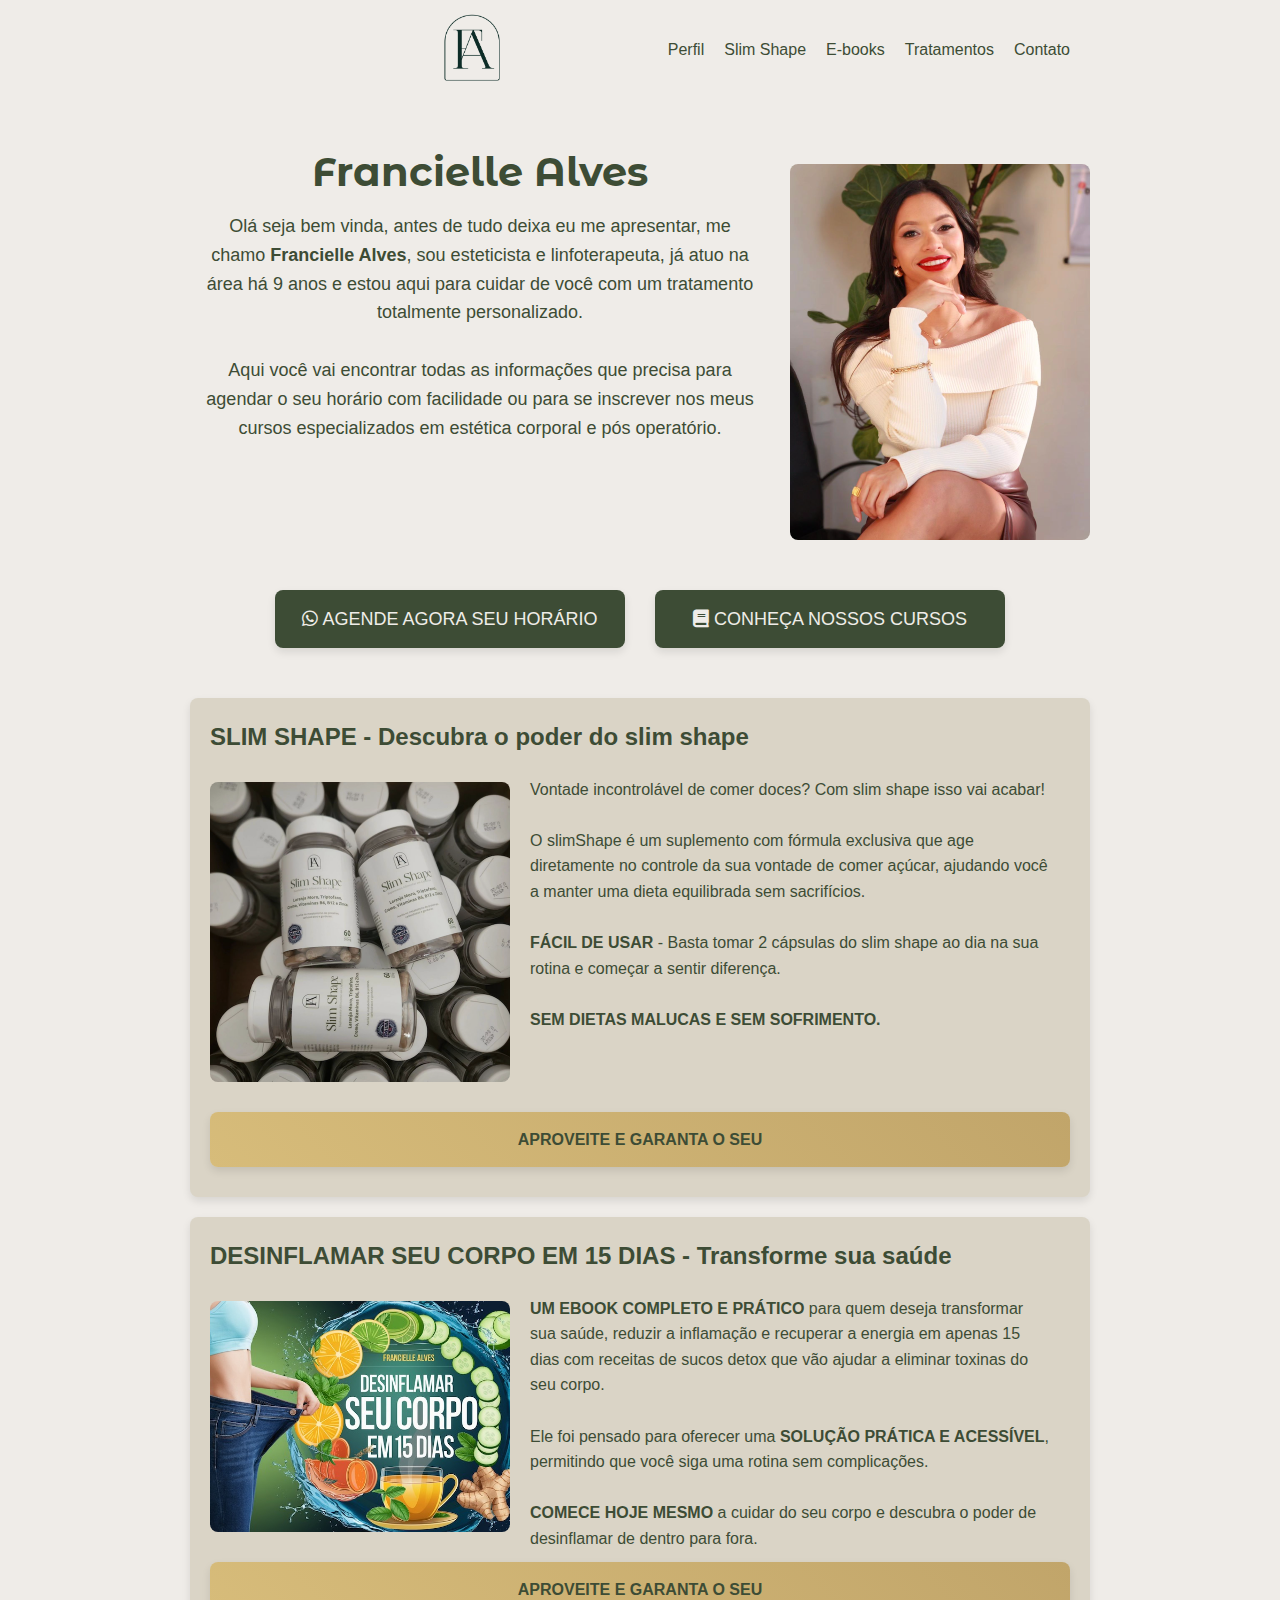
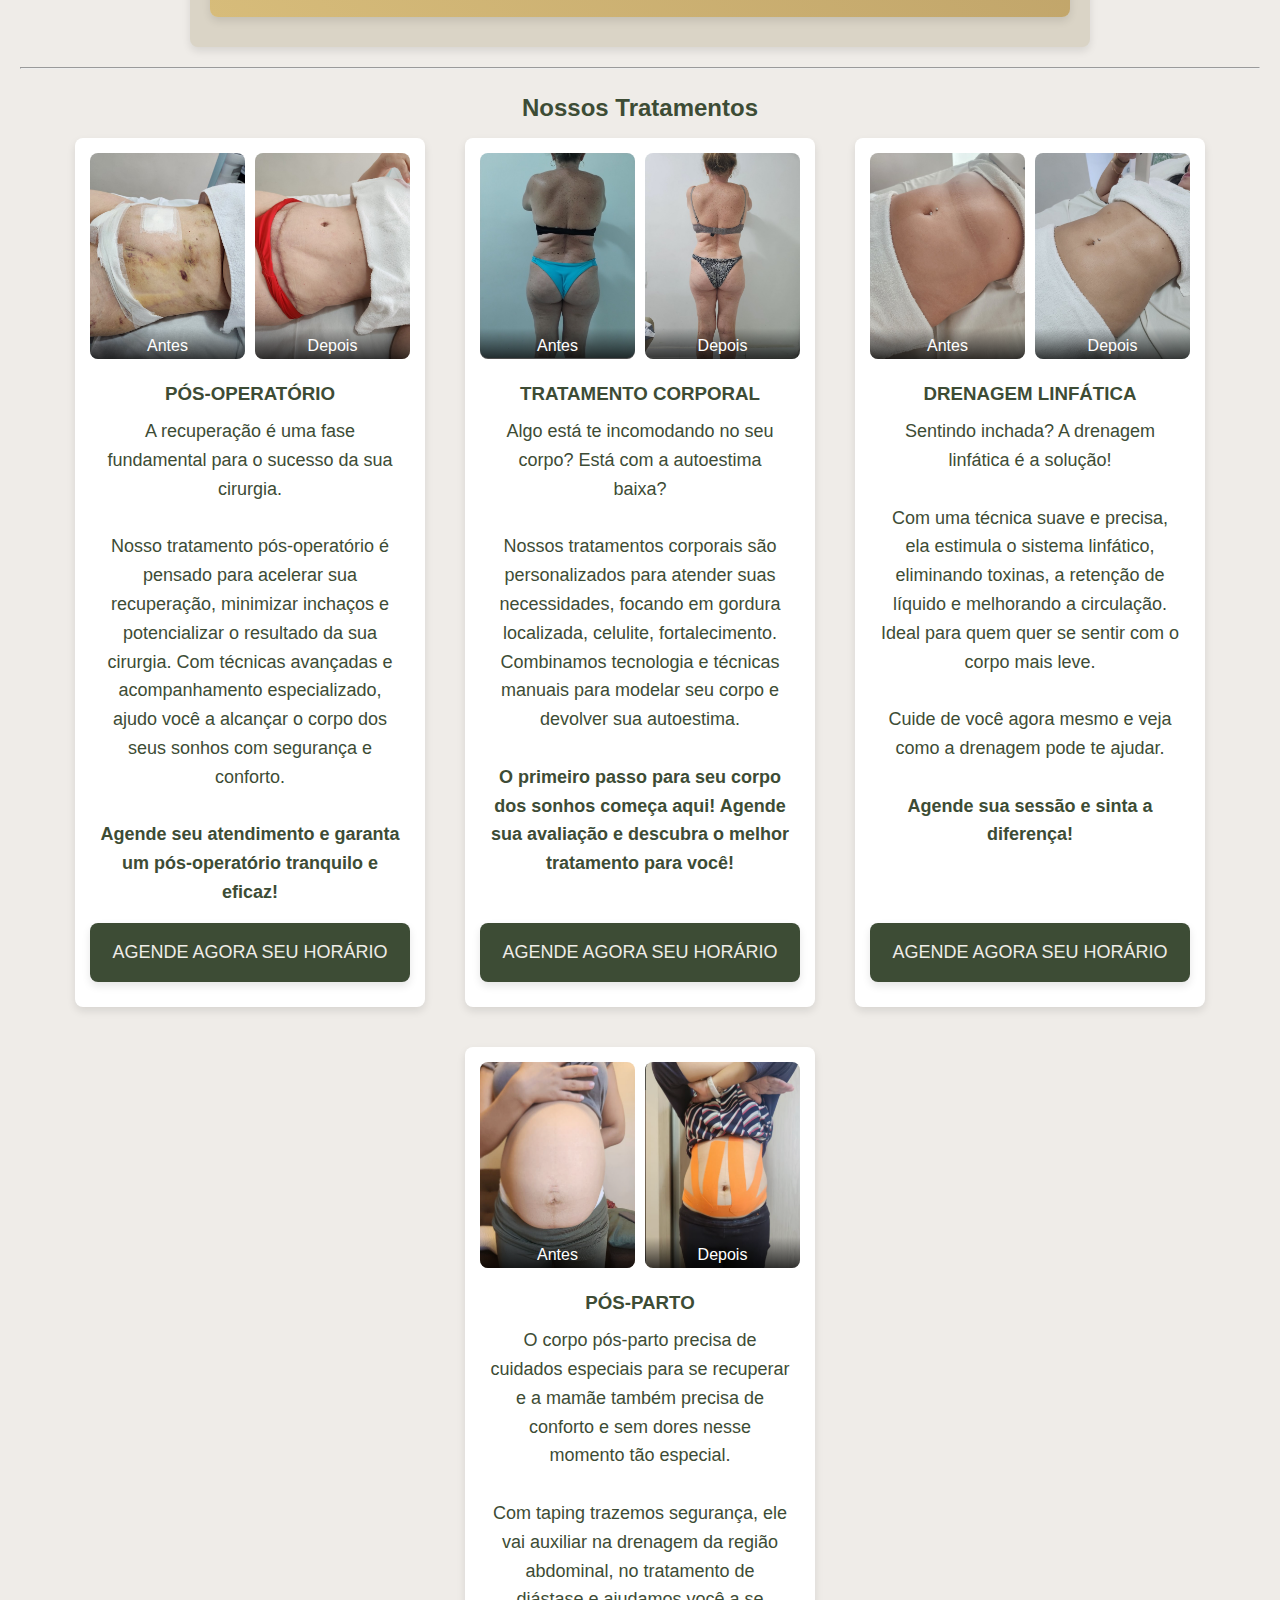
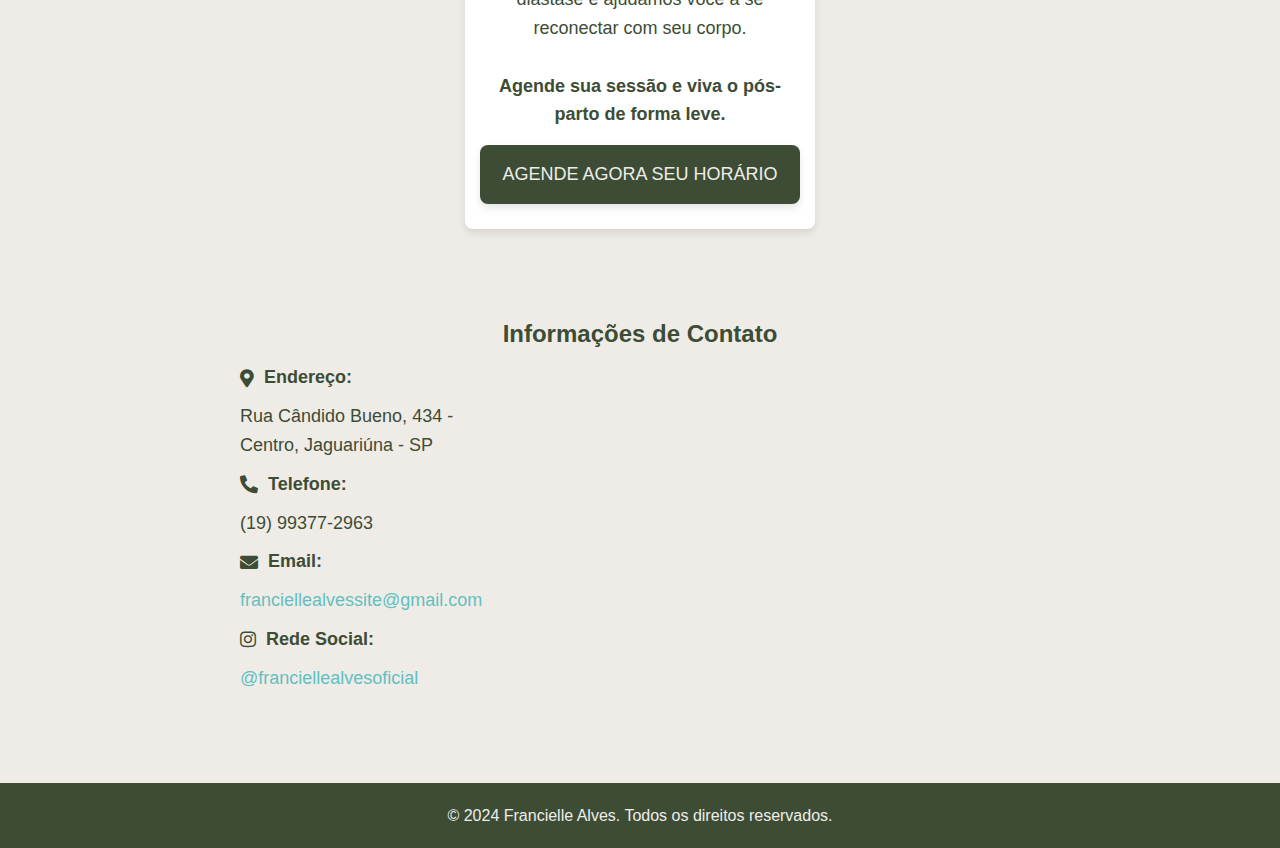
==== commit 6bbb4c5a: "Add files via upload" ====
--- a/index.html
+++ b/index.html
@@ -31,7 +31,7 @@
                     <img src="assets/icon/logo.png" class="icon-large" alt="Logo Franciele Alves - Esteticista">
                 </div>
                 <ul class="nav-links">
-                    <li><a href="#sobre">Sobre</a></li>
+                    <li><a href="#profile">Perfil</a></li>
                     <li><a href="#slimshape">Slim Shape</a></li>
                     <li><a href="#ebooks">E-books</a></li>
                     <li><a href="#tratamentos">Tratamentos</a></li>
@@ -50,7 +50,7 @@
     </header>
 
     <main>
-        <section id="sobre" class="profile-section">
+        <section id="profile" class="profile-section">
             <div class="profile-content">
                 <div class="profile-text">
                     <h1 class="profile-name">Francielle Alves</h1>
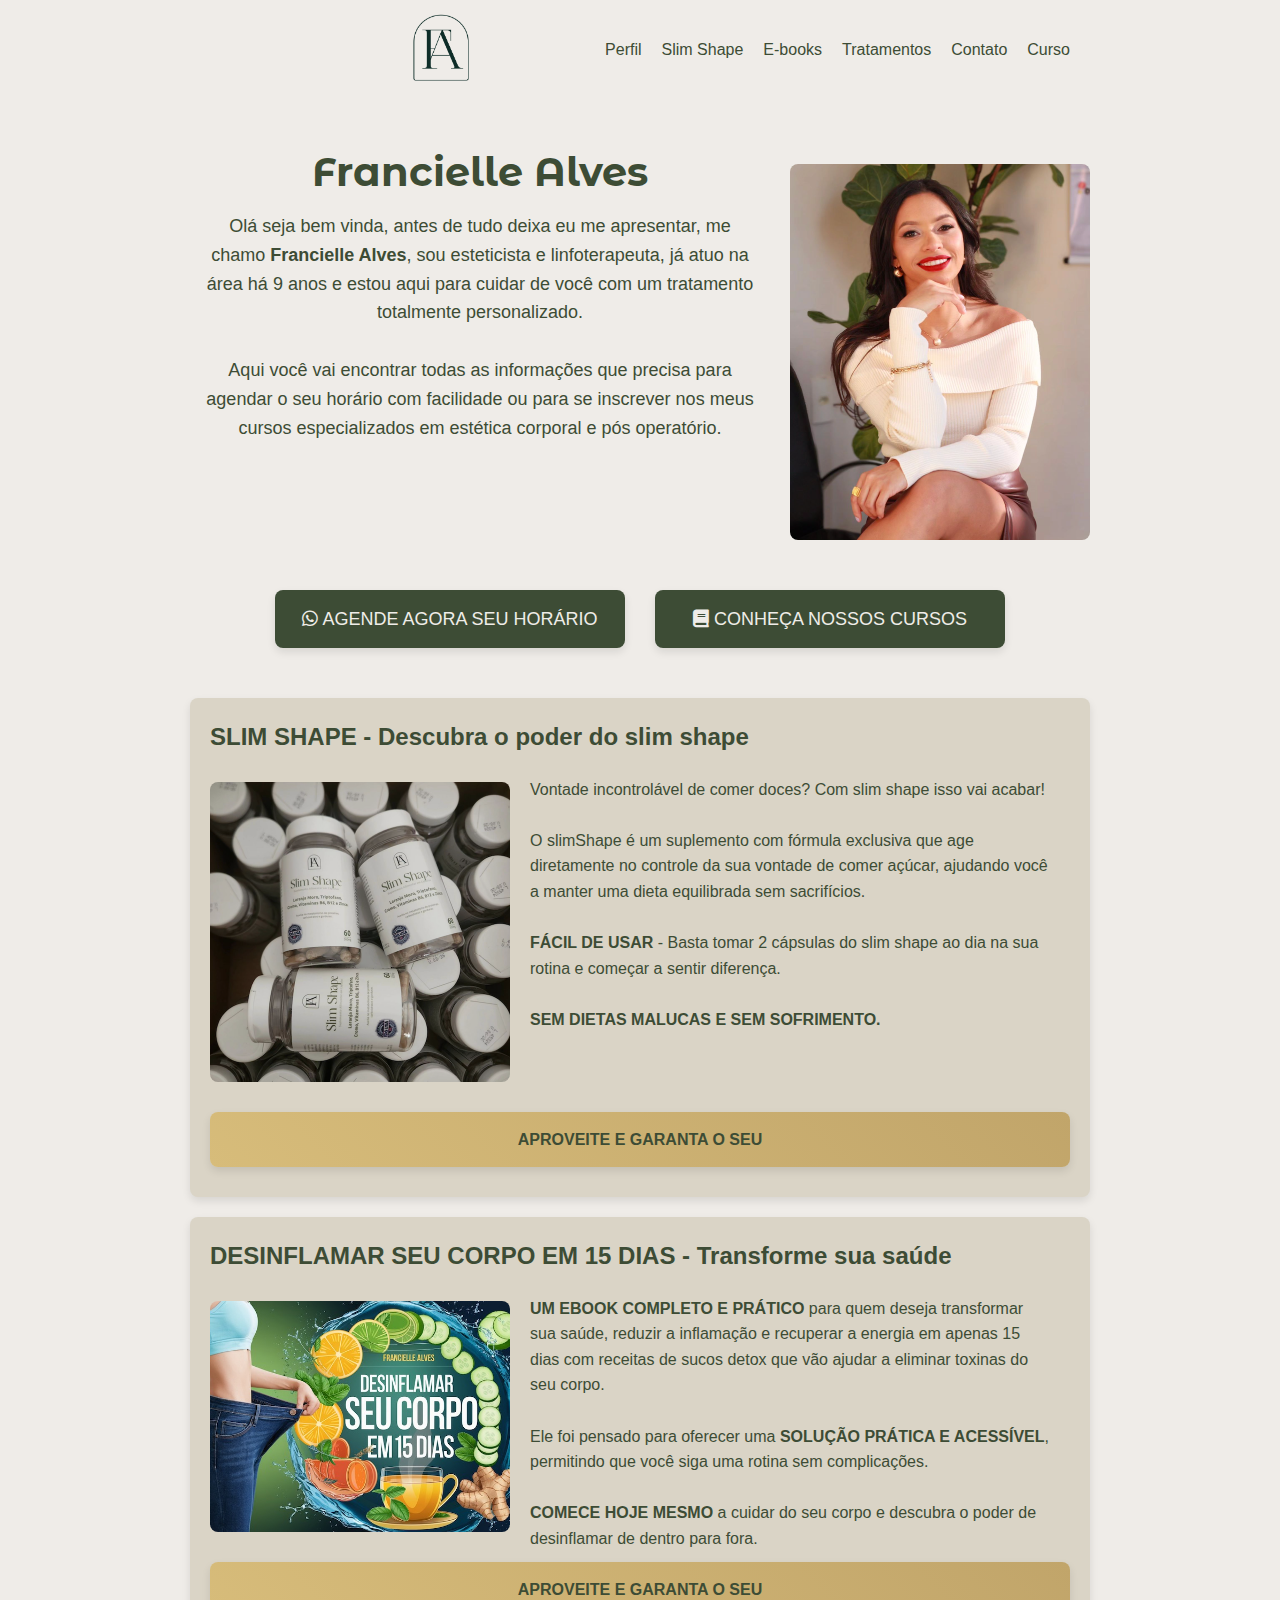
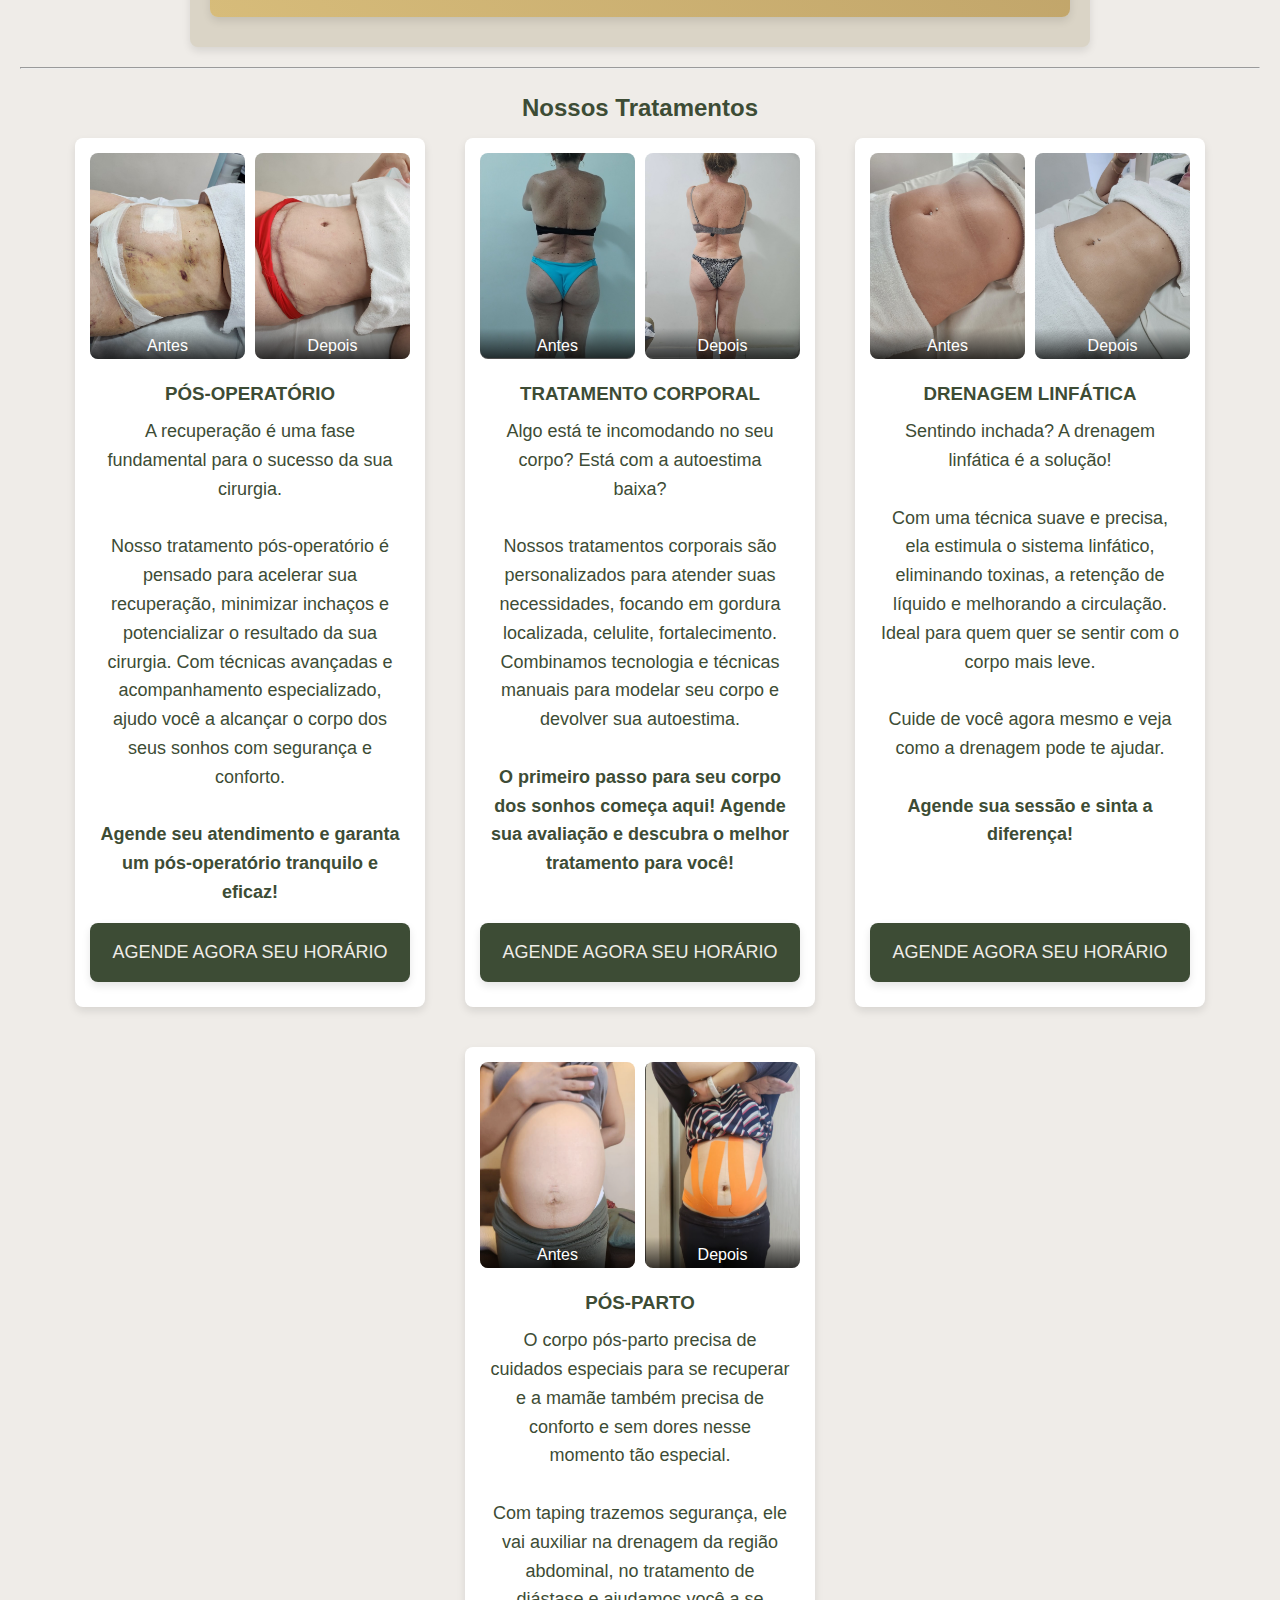
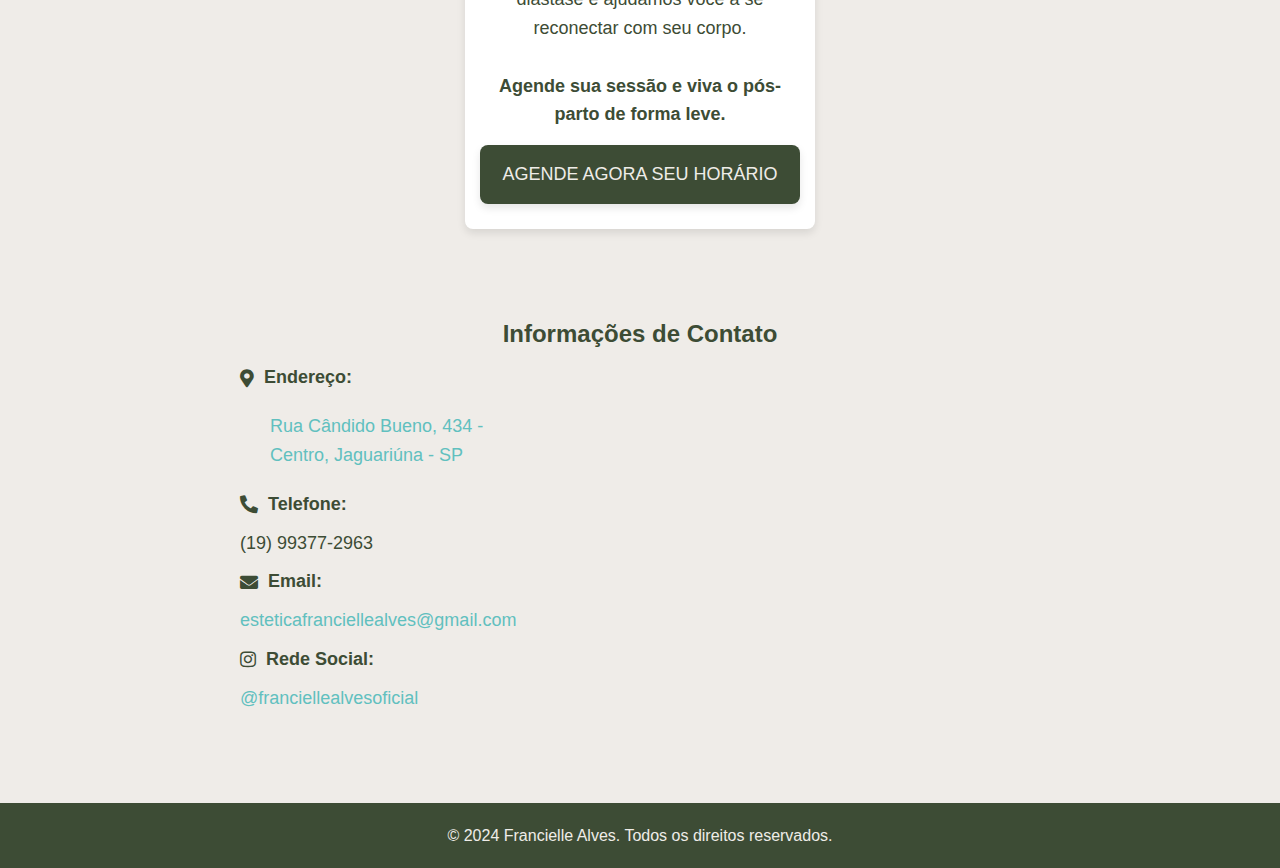
==== commit 6a89bc83: "Add files via upload" ====
--- a/index.html
+++ b/index.html
@@ -36,6 +36,7 @@
                     <li><a href="#ebooks">E-books</a></li>
                     <li><a href="#tratamentos">Tratamentos</a></li>
                     <li><a href="#contato">Contato</a></li>
+                    <li><a href="curso.html">Curso</a></li>
                 </ul>
                 <button class="menu-toggle" aria-label="Abrir menu">
                     <span></span>
@@ -200,16 +201,21 @@
             <div class="contact-content">
                 <div class="contact-details">
                     <p><i class="fas fa-map-marker-alt"></i> <strong>Endereço:</strong></p>
-                    <p>Rua Cândido Bueno, 434 - Centro, Jaguariúna - SP</p>
+                    <p><a href="https://www.google.com/maps/place/ESTETICISTA+FRANCIELLE+ALVES/@-22.7087318,-46.990675,20z/data=!4m6!3m5!1s0x94c8e9734579839d:0xf29682c37fe475eb!8m2!3d-22.7086177!4d-46.9901234!16s%2Fg%2F11sqf197l7?entry=ttu&g_ep=EgoyMDI0MTEyNC4xIKXMDSoASAFQAw%3D%3D" target="_blank" rel="noopener noreferrer" class="footer-link">Rua Cândido Bueno, 434 - Centro, Jaguariúna - SP</a></p>
                     <p><i class="fas fa-phone-alt"></i> <strong>Telefone:</strong></p>
                     <p>(19) 99377-2963</p>
                     <p><i class="fas fa-envelope"></i> <strong>Email:</strong></p>
-                    <p><a href="mailto:franciellealvessite@gmail.com">franciellealvessite@gmail.com</a></p>
+                    <p><a href="mailto:esteticafranciellealves@gmail.com">esteticafranciellealves@gmail.com</a></p>
                     <p><i class="fab fa-instagram"></i> <strong>Rede Social:</strong></p>
                     <p><a href="https://www.instagram.com/franciellealvesoficial/" target="_blank">@franciellealvesoficial</a></p>
                 </div>
                 <div class="map-container">
-                    <iframe src="https://www.google.com/maps/embed?pb=!1m18!1m12!1m3!1d3675.1234567890123!2d-46.990675!3d-22.7087318!2m3!1f0!2f0!3f0!3m2!1i1024!2i768!4f13.1!3m3!1m2!1s0x0%3A0x1234567890abcdef!2sRua%20C%C3%A2ndido%20Bueno%2C%20434%20-%20Centro%2C%20Jaguari%C3%BAna%20-%20SP!5e0!3m2!1spt-BR!2sbr!4v1631234567890!5m2!1spt-BR!2sbr" width="100%" height="300" style="border:0;" allowfullscreen="" loading="lazy"></iframe>
+                    <iframe                                                            
+                    src="https://www.google.com/maps/embed?pb=!1m18!1m12!1m3!1d3675.1234567890123!2d-46.99 
+                    75!3d-22.7087318!2m3!1f0!2f0!3f0!3m2!1i1024!2i768!4f13.1!3m3!1m2!1s0x0%3A0x1234567890a 
+                    def!2sRua%20C%C3%A2ndido%20Bueno%2C%20434%20-%20Centro%2C%20Jaguari%C3%BAna%20-%20SP!5 
+                    !3m2!1spt-BR!2sbr!4v1631234567890!5m2!1spt-BR!2sbr" width="100%" height="300"          
+                    style="border:0;" allowfullscreen="" loading="lazy"></iframe> 
                 </div>
             </div>
         </section>
--- a/css/style.css
+++ b/css/style.css
@@ -620,7 +620,7 @@
 .map-container {
   width: 100%;
   height: 300px;
-  margin: 0;
+  /* margin: 0; */
   box-sizing: border-box;
 }
 
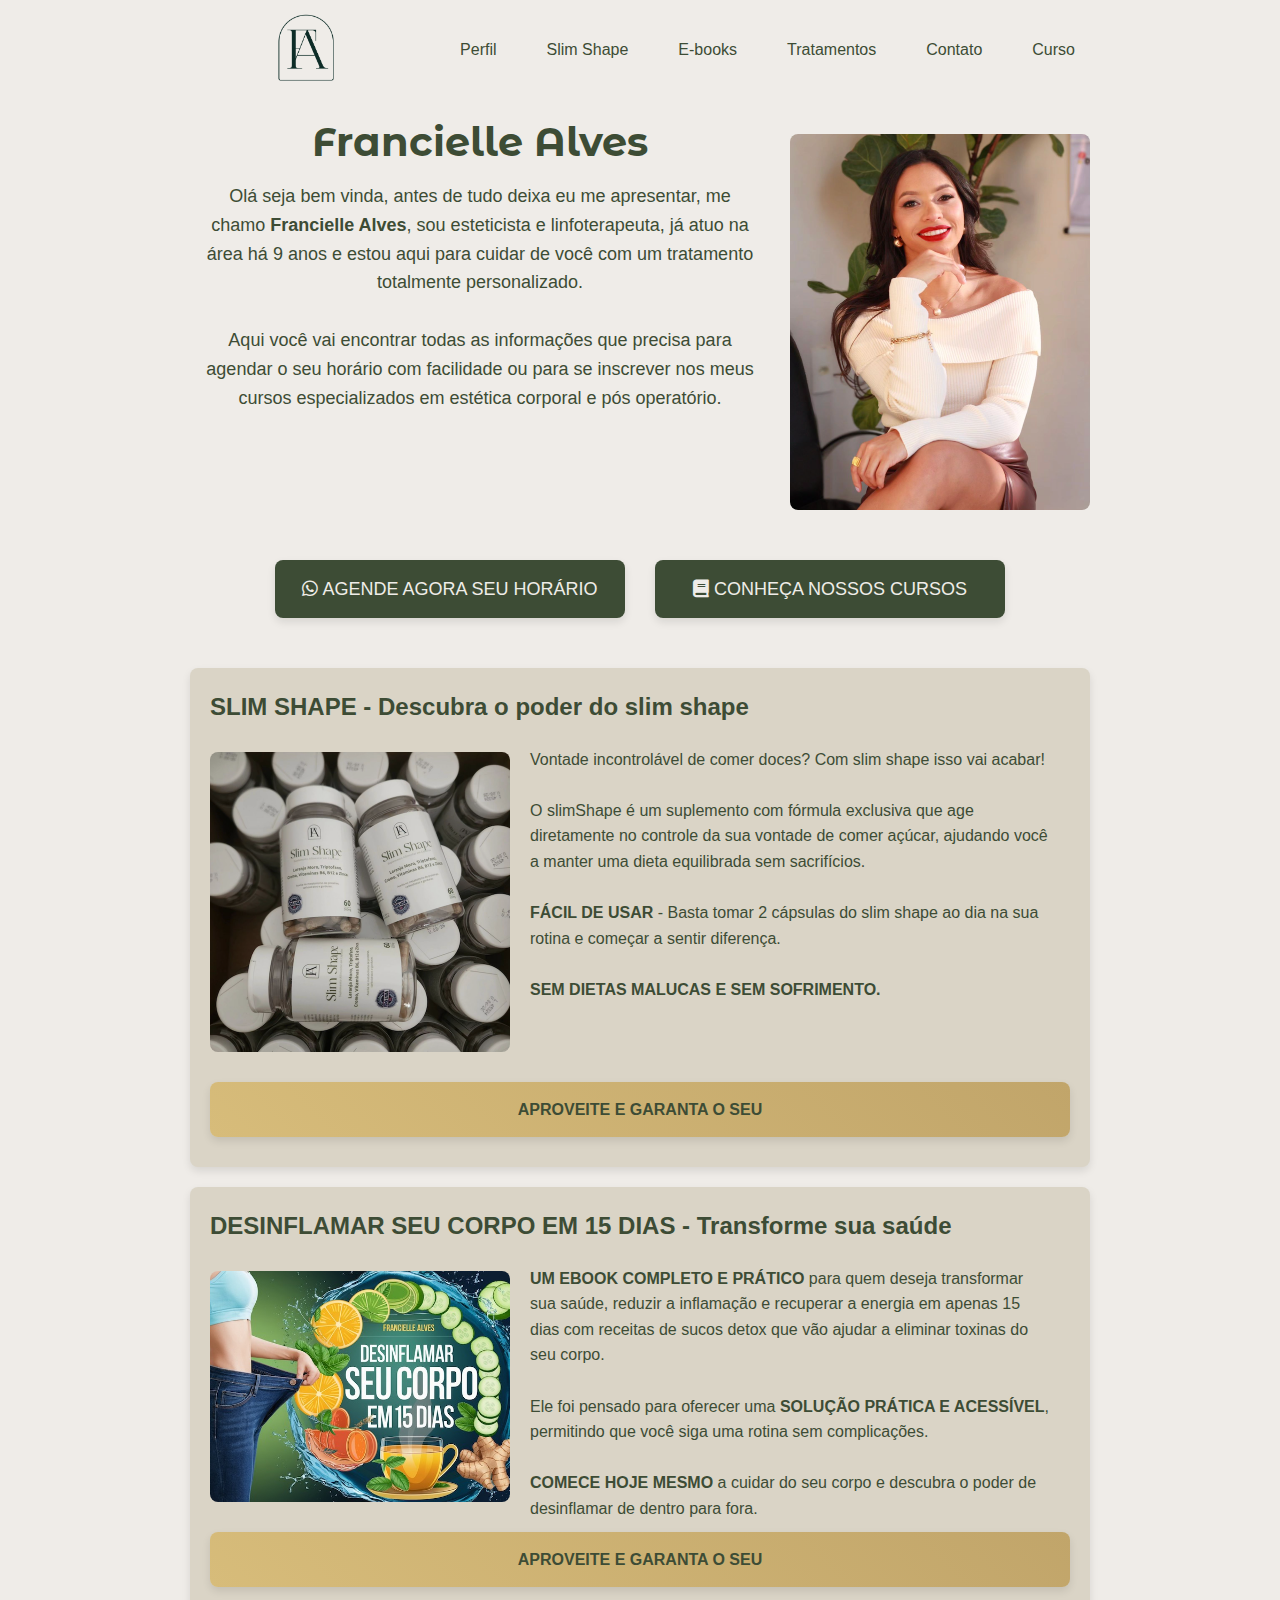
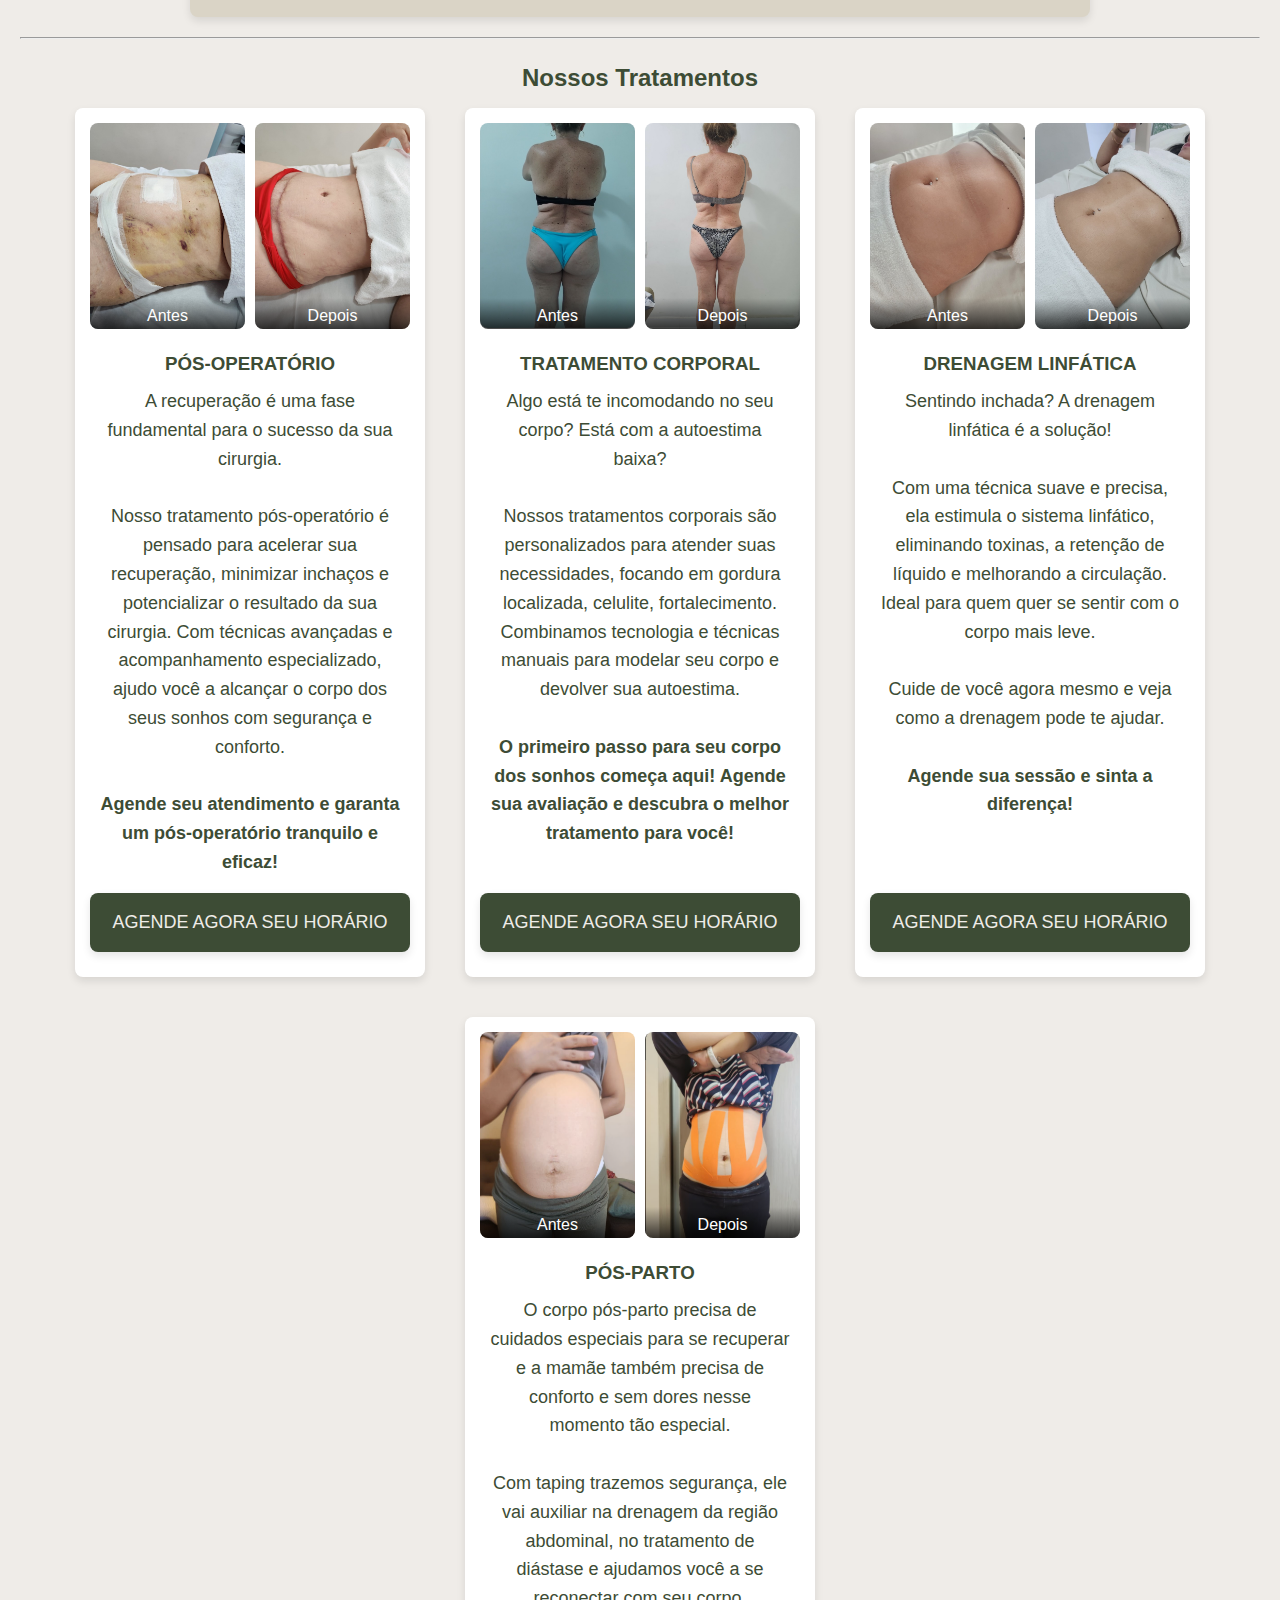
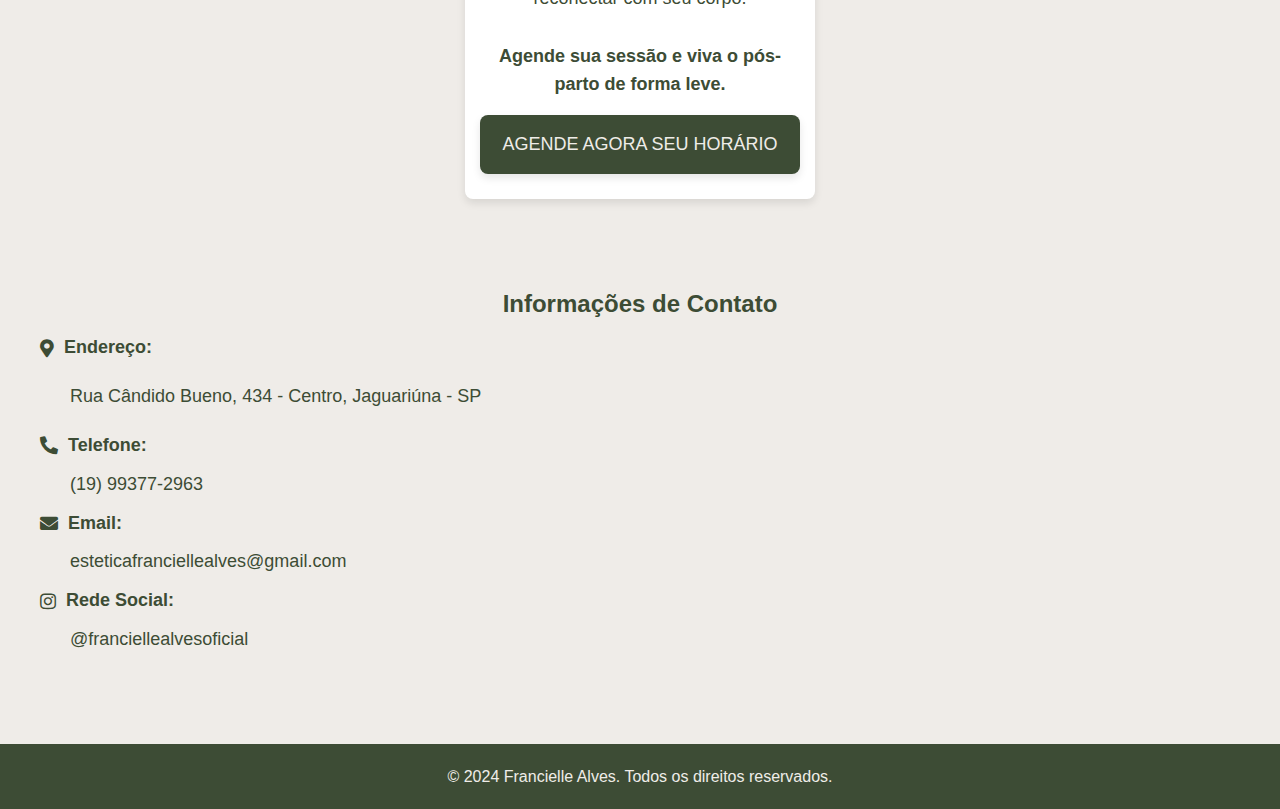
==== commit 15c0a46d: "Add files via upload" ====
--- a/index.html
+++ b/index.html
@@ -22,10 +22,7 @@
 </head>
 <body>
     <header class="header" role="banner">
-        
-        <div class="header-content">
-            
-            
+        <!-- <div class="header-content"> -->
             <nav class="navbar" role="navigation">
                 <div class="logo-container">
                     <img src="assets/icon/logo.png" class="icon-large" alt="Logo Franciele Alves - Esteticista">
@@ -44,10 +41,7 @@
                     <span></span>
                 </button>
             </nav>
-        </div>
-
-        
-
+        <!-- </div> -->
     </header>
 
     <main>
@@ -201,13 +195,13 @@
             <div class="contact-content">
                 <div class="contact-details">
                     <p><i class="fas fa-map-marker-alt"></i> <strong>Endereço:</strong></p>
-                    <p><a href="https://www.google.com/maps/place/ESTETICISTA+FRANCIELLE+ALVES/@-22.7087318,-46.990675,20z/data=!4m6!3m5!1s0x94c8e9734579839d:0xf29682c37fe475eb!8m2!3d-22.7086177!4d-46.9901234!16s%2Fg%2F11sqf197l7?entry=ttu&g_ep=EgoyMDI0MTEyNC4xIKXMDSoASAFQAw%3D%3D" target="_blank" rel="noopener noreferrer" class="footer-link">Rua Cândido Bueno, 434 - Centro, Jaguariúna - SP</a></p>
+                    <p><a href="https://www.google.com/maps/place/ESTETICISTA+FRANCIELLE+ALVES/@-22.7087318,-46.990675,20z/data=!4m6!3m5!1s0x94c8e9734579839d:0xf29682c37fe475eb!8m2!3d-22.7086177!4d-46.9901234!16s%2Fg%2F11sqf197l7?entry=ttu&g_ep=EgoyMDI0MTEyNC4xIKXMDSoASAFQAw%3D%3D" target="_blank" rel="noopener noreferrer" class="footer-link" style="color: var(--color-primary);">Rua Cândido Bueno, 434 - Centro, Jaguariúna - SP</a></p>
                     <p><i class="fas fa-phone-alt"></i> <strong>Telefone:</strong></p>
-                    <p>(19) 99377-2963</p>
+                    <p style="margin-left: 30px;">(19) 99377-2963</p>
                     <p><i class="fas fa-envelope"></i> <strong>Email:</strong></p>
-                    <p><a href="mailto:esteticafranciellealves@gmail.com">esteticafranciellealves@gmail.com</a></p>
+                    <p style="margin-left: 30px;"><a href="mailto:esteticafranciellealves@gmail.com" style="color: var(--color-primary);">esteticafranciellealves@gmail.com</a></p>
                     <p><i class="fab fa-instagram"></i> <strong>Rede Social:</strong></p>
-                    <p><a href="https://www.instagram.com/franciellealvesoficial/" target="_blank">@franciellealvesoficial</a></p>
+                    <p style="margin-left: 30px;"><a href="https://www.instagram.com/franciellealvesoficial/" target="_blank" style="color: var(--color-primary);">@franciellealvesoficial</a></p>
                 </div>
                 <div class="map-container">
                     <iframe                                                            
--- a/css/style.css
+++ b/css/style.css
@@ -28,6 +28,8 @@
   display: flex;
   flex-direction: column;
   min-height: 100vh;
+  margin-top: 70px; /* Espaço para o header fixo */
+
 }
 
 h1, h2, h3, h4, h5, h6 {
@@ -65,6 +67,11 @@
   justify-content: center;
   align-items: center;
   height: 100px; /* Ajuste a altura conforme necessário */
+    padding: 20px 0;
+    position: fixed;
+    width: 100%;
+    top: 0;
+    z-index: 1000; /* Garante que o header fique por cima das outras views */
 }
 
 .header-content {
@@ -87,7 +94,8 @@
   justify-content: space-between;
   align-items: center;
   width: 100%;
-  padding: 0 20px;
+
+  background: var(--color-secondary);
 }
 
 .nav-links {
@@ -104,13 +112,16 @@
 }
 
 .nav-links a {
-  color: var(--color-text);
+  color: var(--color-secondary);
   text-decoration: none;
-  transition: color 0.3s ease;
+  padding: 10px 15px;
+  border-radius: var(--border-radius);
+  transition: background-color 0.3s ease, color 0.3s ease;
 }
 
 .nav-links a:hover {
-  color: var(--color-primary);
+  background-color: rgba(255, 255, 255, 0.2);
+  color: var(--color-background);
 }
 
 .menu-toggle {
@@ -128,7 +139,7 @@
 .menu-toggle span {
   width: 100%;
   height: 3px;
-  background: var(--color-text);
+  background: var(--color-secondary);
   border-radius: 2px;
 }
 
@@ -251,10 +262,12 @@
 .profile-section, .product-section, .course-section, .navbar {
   margin: 20px auto;
   max-width: 900px;
+  scroll-margin-top: 100px; /* Ajuste conforme a altura do header */
 }
 
 .treatments {
   margin: 20px auto;
+  scroll-margin-top: 100px;
 }
 
 .product-section {
@@ -513,6 +526,7 @@
   padding: 20px;
   margin-bottom: 20px;
   box-shadow: var(--box-shadow);
+  scroll-margin-top: 100px; /* Ajuste conforme a altura do header */
 }
 
 .course-item .section-title {
@@ -550,6 +564,7 @@
   padding: 40px 20px;
   background-color: var(--color-secondary);
   text-align: center;
+  scroll-margin-top: 100px; /* Ajuste conforme a altura do header */
 }
 
 .contact-content {
@@ -557,7 +572,7 @@
   flex-direction: column;
   justify-content: space-between;
   align-items: flex-start;
-  max-width: 800px;
+  max-width: none;
   margin: 0 auto;
 }
 
@@ -574,7 +589,8 @@
   flex-direction: column;
   justify-content: space-between;
   align-items: flex-start;
-  max-width: 800px;
+  width: 100%;
+  max-width: 1200px;
   margin: 0 auto;
 }
 
@@ -583,9 +599,15 @@
     flex-direction: row;
   }
 
+  .contact-details {
+    flex: 1;
+    margin-right: 20px;
+  }
+
   .map-container {
+    flex: 1;
     max-width: 100%;
-    margin: 0 20px;
+    margin: 0;
   }
 }
 
@@ -692,14 +714,14 @@
   width: 70px;
   height: 76px;
   display: inline-block;
-  margin-left: 20px;
-}
-
-@media (min-width: 768px) {
+  /* margin-left: 20px; */
+}
+
+/* @media (min-width: 768px) {
   .icon-large {
     margin-left: 90px;
   }
-}
+} */
 
 .logo-container {
   display: flex;
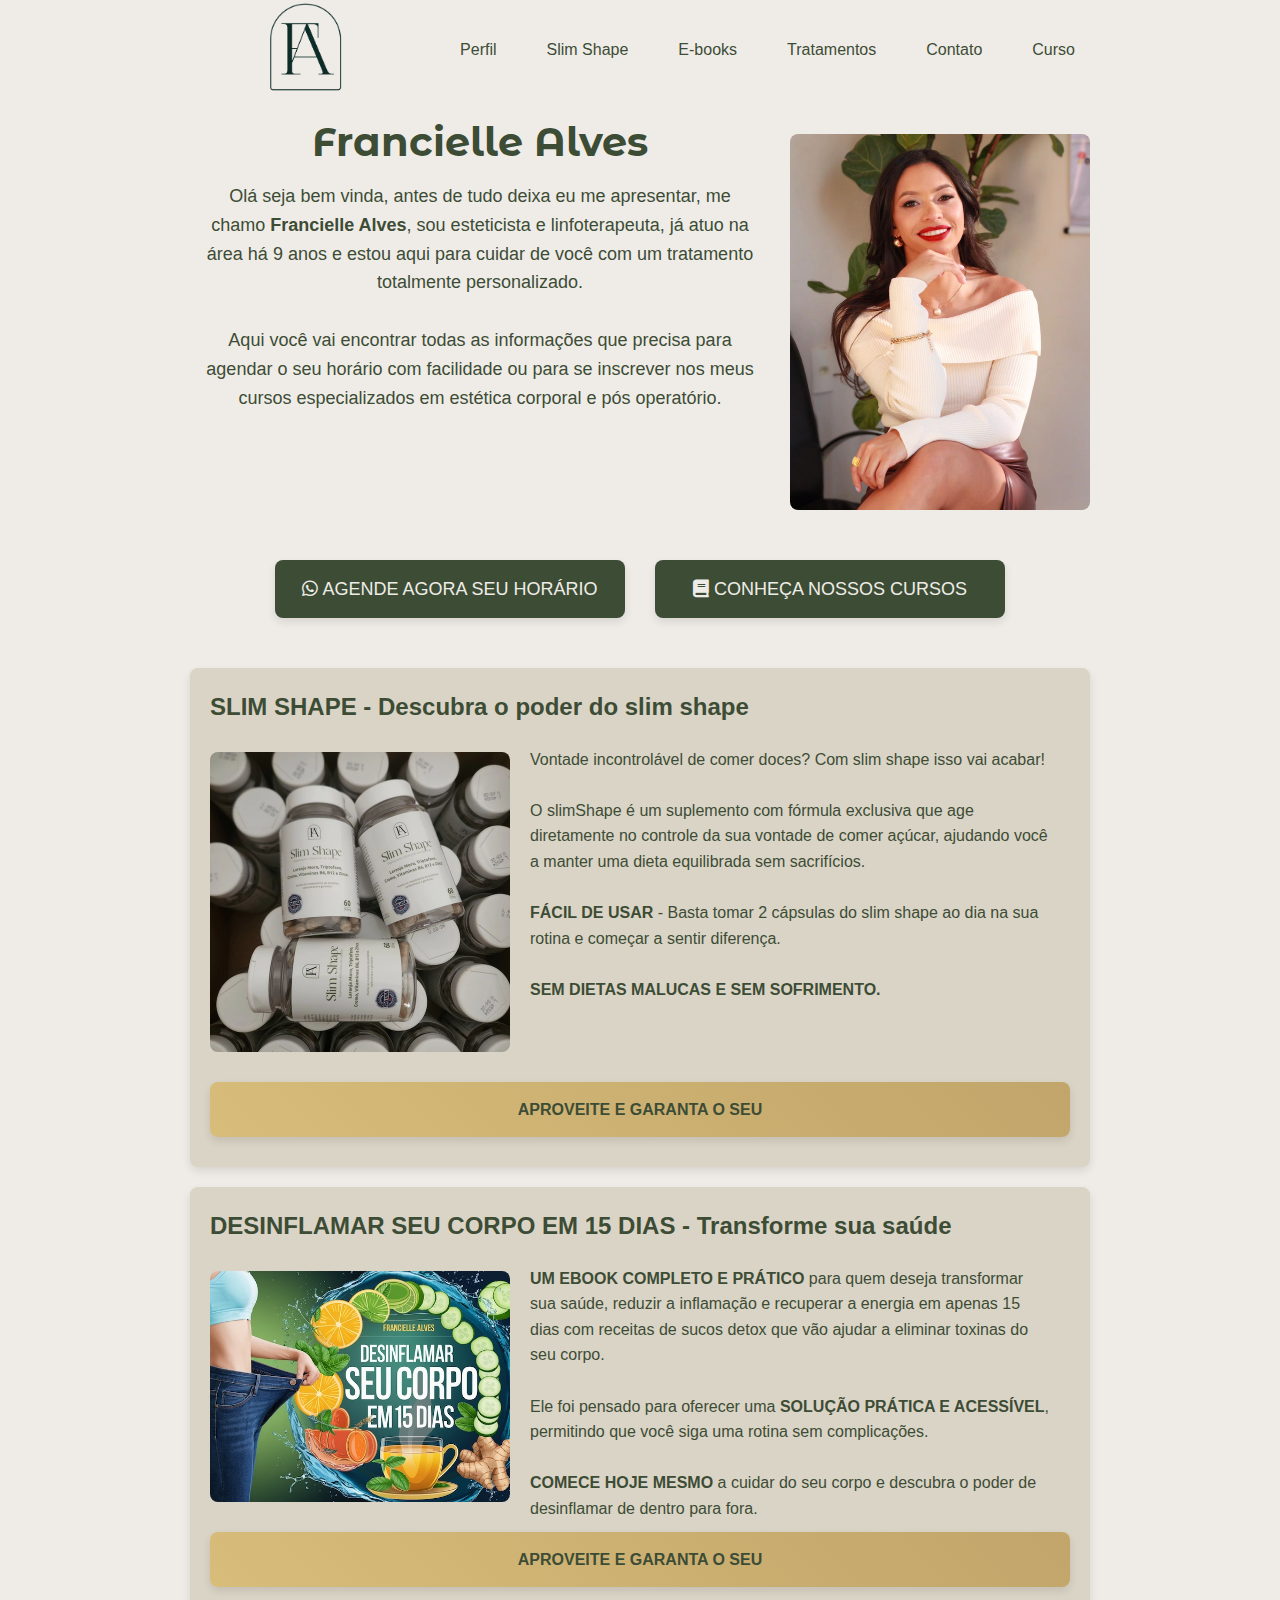
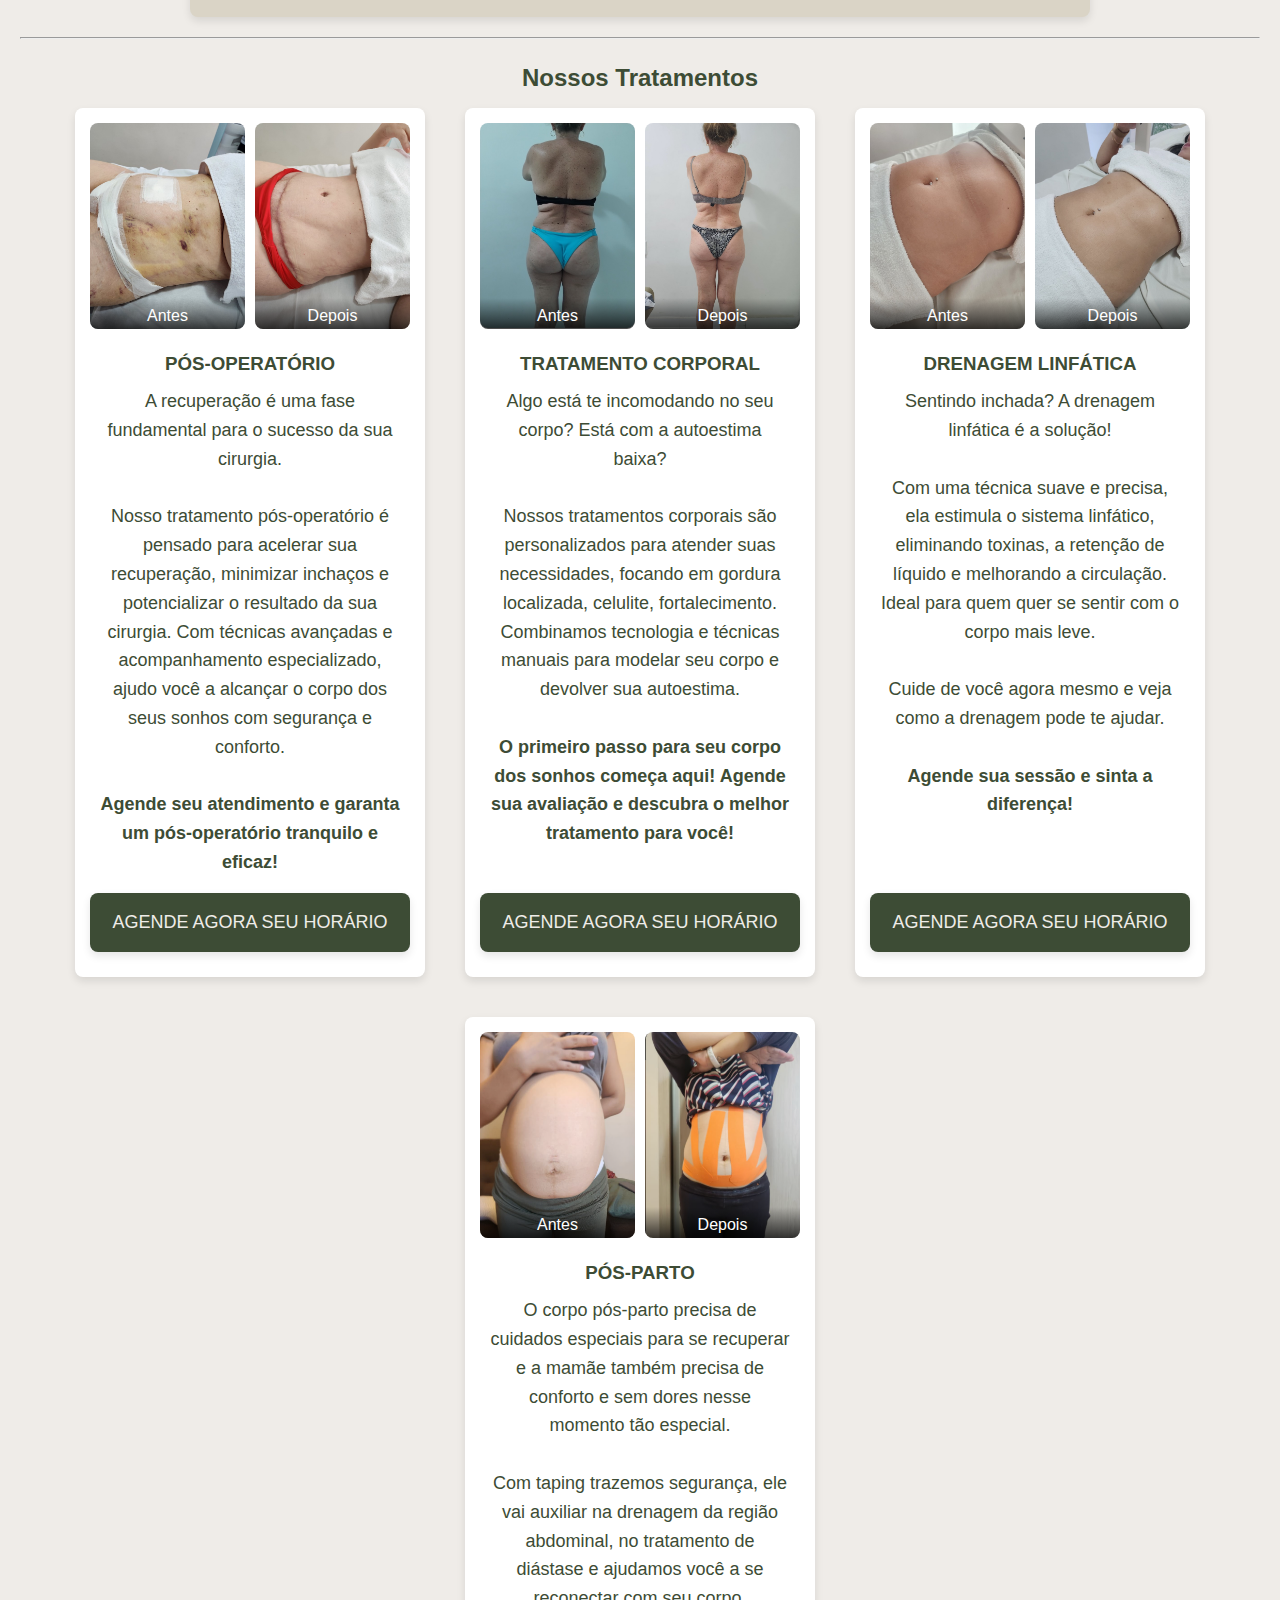
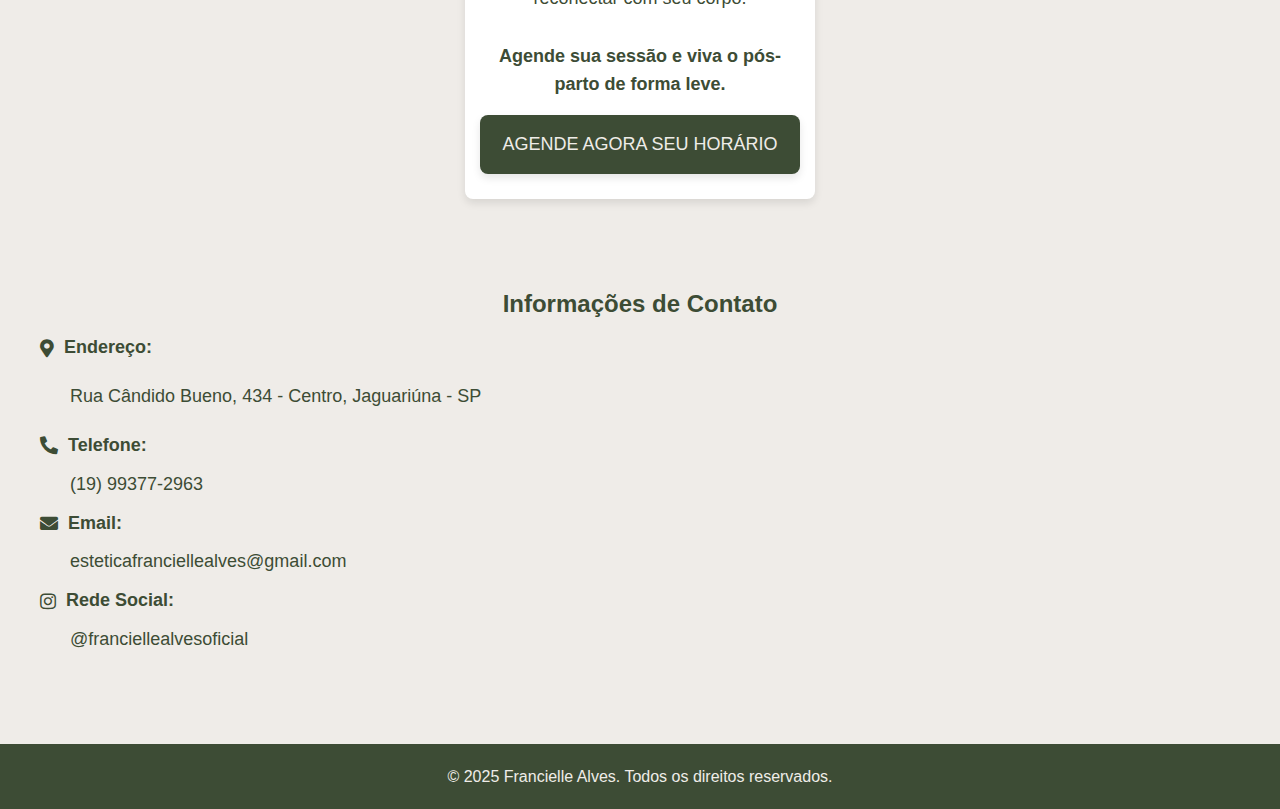
==== commit 4684fa67: "Add files via upload" ====
--- a/index.html
+++ b/index.html
@@ -218,7 +218,7 @@
     <footer class="footer" role="contentinfo">
         <div class="container">
             <div class="footer-content">
-                <p>&copy; 2024 Francielle Alves. Todos os direitos reservados.</p>
+                <p>&copy; 2025 Francielle Alves. Todos os direitos reservados.</p>
             </div>
         </div>
     </footer>
--- a/css/style.css
+++ b/css/style.css
@@ -72,6 +72,11 @@
     width: 100%;
     top: 0;
     z-index: 1000; /* Garante que o header fique por cima das outras views */
+    transition: transform 0.3s ease-in-out;
+}
+
+header.nav-hidden {
+    transform: translateY(-100%);
 }
 
 .header-content {
@@ -482,13 +487,14 @@
 }
 
 .course-section {
-  padding: 20px;
+  padding: 10px;
   max-width: 800px;
+  margin: 0 auto;
 }
 
 .course-header {
   text-align: center;
-  margin-bottom: 20px;
+  margin-bottom: 15px;
 }
 
 .course-header .profile-image {
@@ -496,7 +502,7 @@
   width: 100%;
   height: auto;
   border-radius: var(--border-radius);
-  margin: 0 auto 20px;
+  margin: 0 auto 15px;
   display: block;
 }
 
@@ -523,20 +529,20 @@
 .course-item {
   background-color: var(--color-background);
   border-radius: var(--border-radius);
-  padding: 20px;
-  margin-bottom: 20px;
+  padding: 15px;
+  margin-bottom: 15px;
   box-shadow: var(--box-shadow);
   scroll-margin-top: 100px; /* Ajuste conforme a altura do header */
 }
 
 .course-item .section-title {
   font-size: 1.5em;
+  margin-bottom: 10px;
+  text-align: center;
+}
+
+.course-item .description {
   margin-bottom: 15px;
-  text-align: center;
-}
-
-.course-item .description {
-  margin-bottom: 20px;
   text-align: left;
   line-height: 1.6;
 }
@@ -544,8 +550,8 @@
 .course-item .button-agende, .course-item .button-curso, .course-item .button-curso-vip {
   display: block;
   width: 100%;
-  margin: 20px auto 0;
-  padding: 15px;
+  margin: 15px auto 0;
+  padding: 12px;
   font-weight: normal;
 }
 
@@ -557,8 +563,11 @@
   max-width: none;
 }
 
-
-
+.button-container {
+  width: 100%;
+  display: flex;
+  justify-content: center;
+}
 
 .contact-section {
   padding: 40px 20px;
@@ -576,13 +585,11 @@
   margin: 0 auto;
 }
 
-
 @media (min-width: 768px) {
   .contact-content {
     flex-direction: row;
   }
 }
-
 
 .contact-content {
   display: flex;
@@ -610,7 +617,6 @@
     margin: 0;
   }
 }
-
 
 .contact-details {
   margin-bottom: 20px;
@@ -697,12 +703,6 @@
   }
 }
 
-.button-container {
-  width: 100%;
-  display: flex;
-  justify-content: center;
-}
-
 @media (min-width: 1024px) {
   .treatment {
       flex: 1 1 calc(33.333% - 40px);
@@ -711,21 +711,14 @@
 }
 
 .icon-large {
-  width: 70px;
-  height: 76px;
-  display: inline-block;
-  /* margin-left: 20px; */
-}
-
-/* @media (min-width: 768px) {
-  .icon-large {
-    margin-left: 90px;
-  }
-} */
+  width: min(15vw, 90px); /* 15% of viewport width, max 120px */
+  height: auto;
+  display: block;
+}
 
 .logo-container {
   display: flex;
+  align-items: center;
   justify-content: center;
-  align-items: center;
-  width: 100%;
-}
+  width: 100%;
+}
